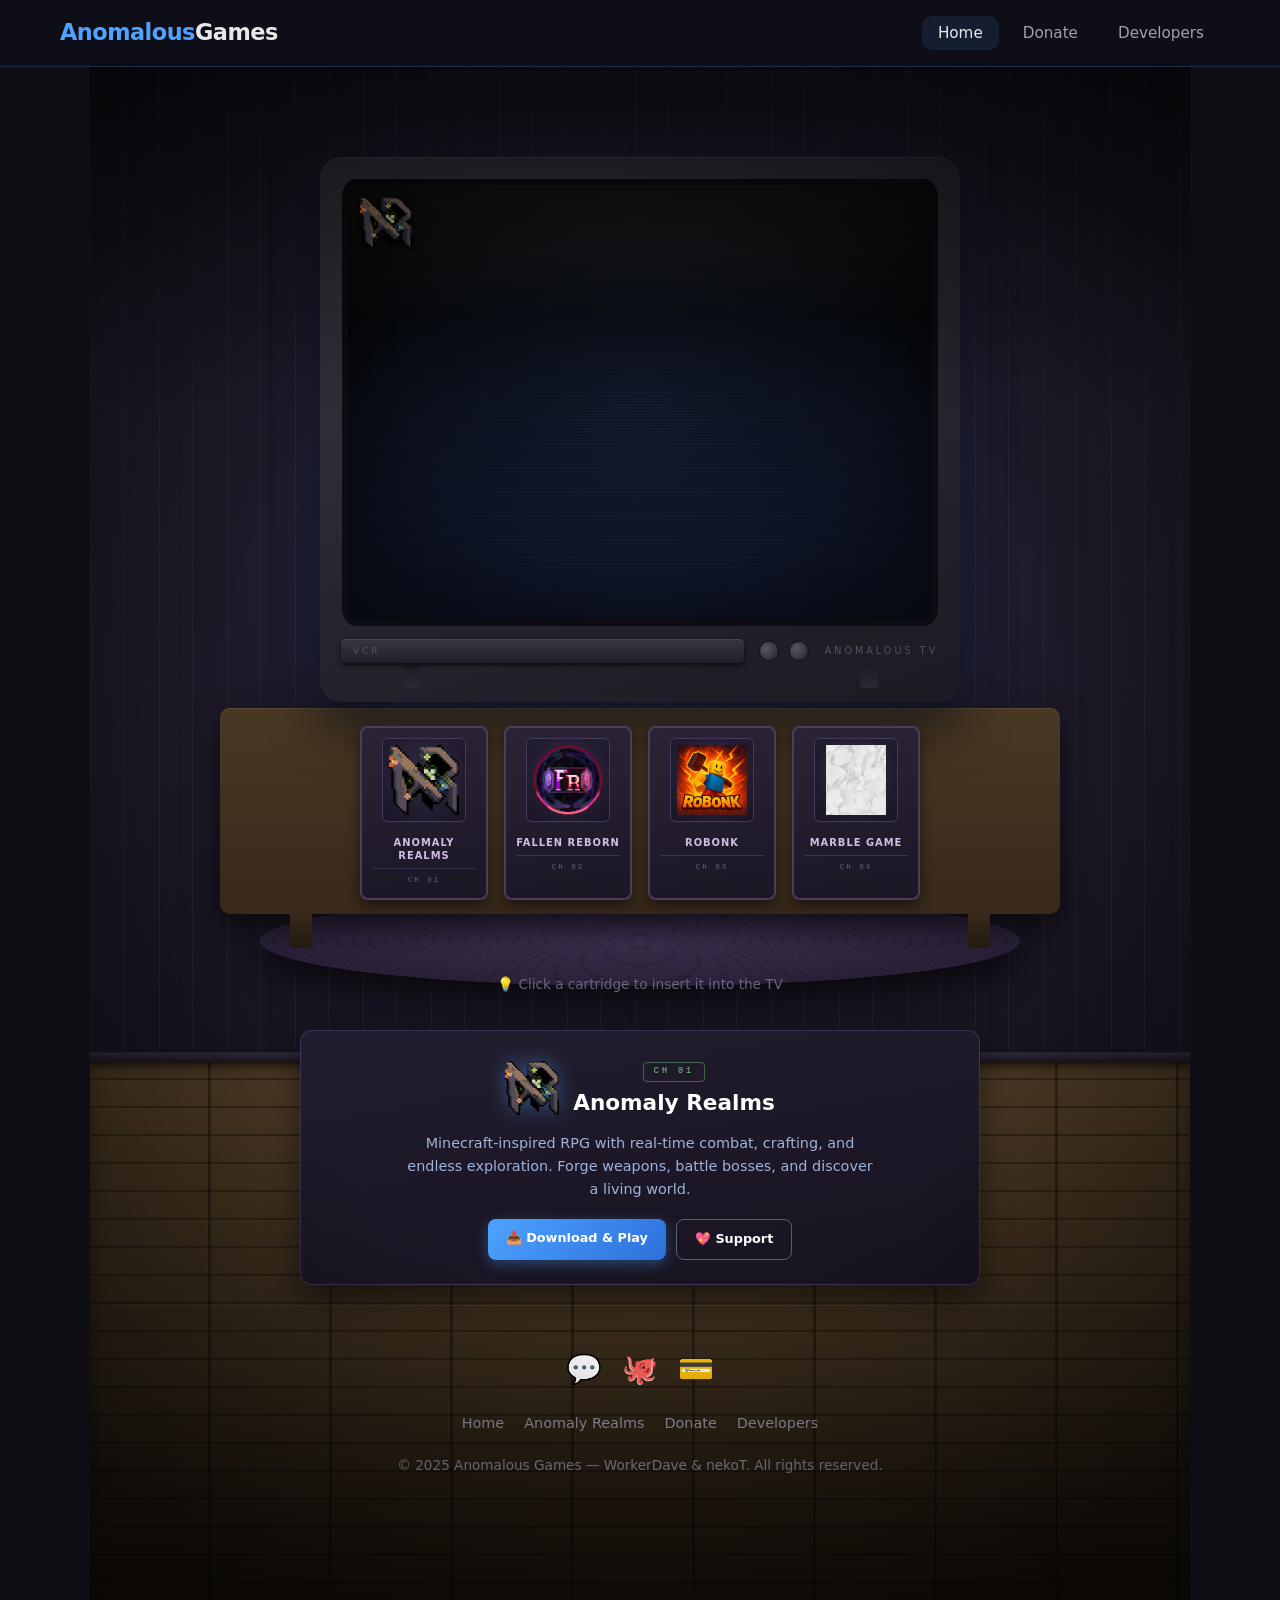
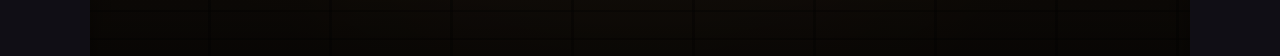
==== index.html @ 65f7167e "Open door reveals tall dark mouth; mini cartridge visibly travels through it" ====
﻿<!DOCTYPE html>
<html lang="en">
<head>
  <meta charset="UTF-8">
  <meta name="viewport" content="width=device-width, initial-scale=1">
  <title>Anomalous Games — The Room</title>
  <link rel="stylesheet" href="styles.css">
  <link rel="stylesheet" href="room.css">
</head>
<body class="room-body">

  <!-- Navigation -->
  <nav class="nav">
    <div class="nav-container">
      <a href="index.html" class="nav-logo">Anomalous<span>Games</span></a>
      <button class="nav-toggle" onclick="toggleMenu()" aria-label="Toggle menu">☰</button>
      <ul class="nav-links" id="navLinks">
        <li><a href="index.html" class="active">Home</a></li>
        <li><a href="support/donate.html">Donate</a></li>
        <li><a href="developers.html">Developers</a></li>
      </ul>
    </div>
  </nav>

  <!-- The Room -->
  <section class="room">
    <div class="floor-perspective"></div>
    <div class="baseboard"></div>

    <!-- TV setup -->
    <div class="tv-set">
      <div class="tv">
        <div class="tv-screen" id="tvScreen">
          <video class="screen-video" id="screenVideo" src="2025-07-04 23-46-37.mp4" autoplay muted loop playsinline></video>
          <img src="anomaly.png" alt="" class="screen-logo-overlay" id="screenLogo">
          <div class="screen-crt"></div>
          <div class="scanlines"></div>
        </div>
        <div class="tv-panel">
          <div class="tv-slot" id="tvSlot">
            <div class="slot-mouth"></div>
            <div class="slot-feed"><div class="feed-card" id="feedCard"></div></div>
            <div class="slot-door"></div>
            <span>VCR</span>
          </div>
          <div class="tv-knobs"><span></span><span></span></div>
          <div class="tv-brand">ANOMALOUS&nbsp;TV</div>
        </div>
        <div class="tv-legs"><span></span><span></span></div>
      </div>
      <!-- tv table with cartridges -->
      <div class="tv-table">
        <div class="table-top">
          <div class="cartridge" data-game="anomaly" onclick="insertCartridge(this)" tabindex="0">
            <img src="anomaly.png" alt="Anomaly Realms" class="cart-art">
            <div class="cart-label">ANOMALY REALMS</div>
            <div class="cart-ch">CH 01</div>
          </div>
          <div class="cartridge" data-game="fallen" onclick="insertCartridge(this)" tabindex="0">
            <img src="fallen.png" alt="Fallen Reborn" class="cart-art">
            <div class="cart-label">FALLEN REBORN</div>
            <div class="cart-ch">CH 02</div>
          </div>
          <div class="cartridge" data-game="robonk" onclick="insertCartridge(this)" tabindex="0">
            <img src="robonk.png" alt="Robonk" class="cart-art">
            <div class="cart-label">ROBONK</div>
            <div class="cart-ch">CH 03</div>
          </div>
          <div class="cartridge" data-game="marble" onclick="insertCartridge(this)" tabindex="0">
            <img src="marble.png" alt="Marble Game" class="cart-art">
            <div class="cart-label">MARBLE GAME</div>
            <div class="cart-ch">CH 04</div>
          </div>
        </div>
        <div class="table-legs"><span></span><span></span></div>
      </div>
    </div>

    <p class="room-hint">💡 Click a cartridge to insert it into the TV</p>

    <!-- Game info panel (below the table) -->
    <div class="info-panel" id="infoPanel">
      <div class="info-head">
        <img src="anomaly.png" alt="" class="info-logo" id="infoLogo">
        <div>
          <div class="info-ch" id="infoCh">CH 01</div>
          <h3 class="info-title" id="infoTitle">Anomaly Realms</h3>
        </div>
      </div>
      <p class="info-desc" id="infoDesc">Minecraft-inspired RPG with real-time combat, crafting, and endless exploration. Forge weapons, battle bosses, and discover a living world.</p>
      <div class="screen-links" id="infoLinks">
        <a href="support/anomaly.html" class="screen-btn">📥 Download &amp; Play</a>
        <a href="support/anomaly.html" class="screen-btn alt">💖 Support</a>
      </div>
    </div>

  <!-- Footer -->
  <footer class="footer">
    <div class="footer-social">
      <a href="https://discord.gg/your-discord-link" title="Discord">💬</a>
      <a href="https://github.com/WorkerDave" title="GitHub">🐙</a>
      <a href="https://paypal.me/WorkerDave" title="PayPal">💳</a>
    </div>
    <div class="footer-links">
      <a href="index.html">Home</a>
      <a href="support/anomaly.html">Anomaly Realms</a>
      <a href="support/donate.html">Donate</a>
      <a href="developers.html">Developers</a>
    </div>
    <p>&copy; 2025 Anomalous Games — WorkerDave &amp; nekoT. All rights reserved.</p>
  </footer>

  <script>
    const CHANNELS = {
      anomaly: {
        ch: "CH 01", title: "Anomaly Realms", art: "anomaly.png",
        video: "2025-07-04 23-46-37.mp4",
        desc: "Minecraft-inspired RPG with real-time combat, crafting, and endless exploration. Forge weapons, battle bosses, and discover a living world.",
        links: [
          { href: "support/anomaly.html", label: "📥 Download & Play", cls: "" },
          { href: "support/anomaly.html", label: "💖 Support", cls: "alt" }
        ]
      },
      fallen: {
        ch: "CH 02", title: "Fallen Reborn", art: "fallen.png",
        video: "2025-07-03 12-27-45.mp4",
        desc: "A dark fantasy world where fallen heroes rise again. Immersive storytelling meets strategic gameplay in this epic adventure.",
        links: [{ href: "support/fallen.html", label: "🔔 Get Notified", cls: "" }]
      },
      robonk: {
        ch: "CH 03", title: "Robonk", art: "robonk.png",
        video: "",
        desc: "Chaotic multiplayer mayhem with robots. WIP — stay tuned for playtests and updates.",
        links: [{ href: "support/robonk.html", label: "🔔 Get Notified", cls: "" }]
      },
      marble: {
        ch: "CH 04", title: "Marble Game", art: "marble.png",
        video: "",
        desc: "Precision platforming meets beautiful marble physics. Navigate marble runs and collect gems in this relaxing yet challenging experience.",
        links: [{ href: "support/marble.html", label: "🔔 Get Notified", cls: "" }]
      }
    };

    let currentGame = "anomaly";

    function tuneTo(game, key) {
      currentGame = key;
      const screen = document.getElementById('tvScreen');
      screen.classList.add('changing');

      const video = document.getElementById('screenVideo');
      if (game.video) {
        video.style.display = '';
        video.src = encodeURI(game.video);
        video.load();
        video.play().catch(() => {});
      } else {
        video.style.display = 'none';
      }
      document.getElementById('screenLogo').src = game.art;

      document.getElementById('infoLogo').src = game.art;
      document.getElementById('infoCh').textContent = game.ch;
      document.getElementById('infoTitle').textContent = game.title;
      document.getElementById('infoDesc').textContent = game.desc;
      document.getElementById('infoLinks').innerHTML =
        game.links.map(l => '<a href="' + l.href + '" class="screen-btn ' + l.cls + '">' + l.label + '</a>').join('');

      const panel = document.getElementById('infoPanel');
      panel.classList.remove('pop');
      void panel.offsetWidth;
      panel.classList.add('pop');

      setTimeout(() => screen.classList.remove('changing'), 250);
    }

    function insertCartridge(cart) {
      if (cart.classList.contains('inserting') || cart.classList.contains('inserted')) return;
      document.querySelectorAll('.cartridge.inserted').forEach(c => c.classList.remove('inserted'));
      cart.classList.add('inserting');

      // clone the cartridge and fly it into the actual VCR slot
      const slot = document.getElementById('tvSlot');
      const cRect = cart.getBoundingClientRect();
      const sRect = slot.getBoundingClientRect();
      const ghost = cart.cloneNode(true);
      ghost.className = 'cartridge cart-ghost';
      ghost.style.left = cRect.left + 'px';
      ghost.style.top = cRect.top + 'px';
      ghost.style.width = cRect.width + 'px';
      document.body.appendChild(ghost);

      // physics-y multi-phase animation: lift -> arc -> tilt & slide into slot
      void ghost.offsetWidth;
      const dx = (sRect.left + sRect.width / 2) - (cRect.left + cRect.width / 2);
      const dy = (sRect.top + sRect.height / 2) - (cRect.top + cRect.height / 2);
      const fit = Math.min((sRect.width * 0.95) / cRect.width, 1.6);
      const anim = ghost.animate([
        // 1. get picked up off the table, growing
        { transform: 'translate(0,0) rotate(0deg) scale(1)', opacity: 1, offset: 0, easing: 'cubic-bezier(.2,.8,.3,1)' },
        // 2. arc up and toward the TV, oversized
        { transform: `translate(${dx * 0.3}px, ${dy * 0.75 - 70}px) rotate(-9deg) scale(${fit * 0.85})`, opacity: 1, offset: 0.4, easing: 'cubic-bezier(.4,0,.8,.4)' },
        // 3. gravity drop toward the slot, beginning to tilt flat
        { transform: `translate(${dx * 0.92}px, ${dy * 0.95}px) rotate(4deg) perspective(700px) rotateX(45deg) scale(${fit})`, opacity: 1, offset: 0.72, easing: 'cubic-bezier(.5,0,.9,.5)' },
        // 4. tilt fully flat and feed into the slot
        { transform: `translate(${dx}px, ${dy}px) perspective(700px) rotateX(72deg) scale(${fit})`, opacity: 0.9, offset: 0.9, easing: 'ease-in' },
        // 5. slide the last bit inside and vanish
        { transform: `translate(${dx + 14}px, ${dy}px) perspective(700px) rotateX(80deg) scale(${fit})`, opacity: 0, offset: 1 }
      ], { duration: 1000, fill: 'forwards' });

      // TV shakes a little on impact
      setTimeout(() => {
        document.querySelector('.tv').animate([
          { transform: 'translate(0,0) rotate(0deg)' },
          { transform: 'translate(1px,2px) rotate(0.3deg)' },
          { transform: 'translate(-2px,1px) rotate(-0.3deg)' },
          { transform: 'translate(1px,0) rotate(0.15deg)' },
          { transform: 'translate(0,0) rotate(0deg)' }
        ], { duration: 220 });
      }, 880);

      // PHASE 2 — handoff: door flips open, card feeds through the slot DVD-style
      setTimeout(() => {
        ghost.remove();
        slot.classList.add('open');

        const feed = document.getElementById('feedCard');
        feed.innerHTML = '<img src="' + CHANNELS[cart.dataset.game].art + '" alt="">';
        feed.style.borderColor = getComputedStyle(cart).borderTopColor;
        feed.animate([
          // emerges already partway into the slot mouth, slides across, gets swallowed
          { transform: 'translateX(-140%) rotate(-2deg) scale(0.95)', opacity: 1, offset: 0, easing: 'ease-in' },
          { transform: 'translateX(-30%) rotate(1deg) scale(0.8)', opacity: 1, offset: 0.45 },
          { transform: 'translateX(55%) rotate(0deg) scale(0.55)', opacity: 0.85, offset: 0.75 },
          { transform: 'translateX(110%) rotate(0deg) scale(0.3)', opacity: 0, offset: 1 }
        ], { duration: 650, fill: 'forwards' });

        // TV shudders as the card is pulled in
        document.querySelector('.tv').animate([
          { transform: 'translate(0,0) rotate(0deg)' },
          { transform: 'translate(1px,2px) rotate(0.3deg)' },
          { transform: 'translate(-2px,1px) rotate(-0.3deg)' },
          { transform: 'translate(1px,0) rotate(0.15deg)' },
          { transform: 'translate(0,0) rotate(0deg)' }
        ], { duration: 220, delay: 200 });
      }, 900);

      // PHASE 3 — door closes, channel changes
      setTimeout(() => {
        slot.classList.remove('open');
        slot.classList.add('loading');
        setTimeout(() => slot.classList.remove('loading'), 600);

        cart.classList.remove('inserting');
        cart.classList.add('inserted');

        tuneTo(CHANNELS[cart.dataset.game], cart.dataset.game);
      }, 1550);
    }

    function toggleMenu() {
      document.getElementById('navLinks').classList.toggle('open');
    }
  </script>

  <div class="room-vignette"></div>
  </section>
</body>
</html>
---- styles.css ----
/* ===== RESET & BASE ===== */
*, *::before, *::after {
  box-sizing: border-box;
  margin: 0;
  padding: 0;
}

:root {
  --bg-primary: #0f0f1a;
  --bg-secondary: #1a1a2e;
  --bg-card: #16213e;
  --bg-card-hover: #1a2745;
  --text-primary: #e8e8e8;
  --text-secondary: #a0a0b0;
  --accent-blue: #4da3ff;
  --accent-blue-deep: #3a8fd4;
  --accent-soft: rgba(77, 163, 255, 0.1);
  --accent-purple: #764ba2;
  --accent-pink: #f093fb;
  --accent-green: #00ff88;
  --accent-yellow: #FFFF00;
  --accent-cyan: #00f2fe;
  --accent-red: #f5576c;
  --border-color: rgba(77, 163, 255, 0.2);
  --shadow: 0 8px 32px rgba(0, 0, 0, 0.4);
  --shadow-hover: 0 12px 40px rgba(77, 163, 255, 0.25);
  --radius: 16px;
  --radius-sm: 10px;
}

html { scroll-behavior: smooth; }

body {
  font-family: 'Segoe UI', system-ui, -apple-system, sans-serif;
  background: var(--bg-primary);
  background-image:
    radial-gradient(ellipse at 20% 50%, rgba(77, 163, 255, 0.08) 0%, transparent 50%),
    radial-gradient(ellipse at 80% 20%, rgba(118, 75, 162, 0.08) 0%, transparent 50%),
    radial-gradient(ellipse at 50% 80%, rgba(0, 255, 136, 0.05) 0%, transparent 50%);
  color: var(--text-primary);
  line-height: 1.6;
  min-height: 100vh;
}

/* ===== NAVIGATION ===== */
.nav {
  position: sticky;
  top: 0;
  z-index: 100;
  background: rgba(15, 15, 26, 0.9);
  backdrop-filter: blur(12px);
  border-bottom: 1px solid var(--border-color);
  padding: 15px 0;
}

.nav-container {
  max-width: 1200px;
  margin: 0 auto;
  padding: 0 20px;
  display: flex;
  justify-content: space-between;
  align-items: center;
}

.nav-logo {
  font-size: 1.4em;
  font-weight: 700;
  color: var(--accent-blue);
  text-decoration: none;
  letter-spacing: -0.5px;
}

.nav-logo span { color: var(--text-primary); }

.nav-links {
  display: flex;
  list-style: none;
  gap: 8px;
  align-items: center;
}

.nav-links a {
  color: var(--text-secondary);
  text-decoration: none;
  padding: 8px 16px;
  border-radius: var(--radius-sm);
  font-weight: 500;
  font-size: 0.95em;
  transition: all 0.2s ease;
}

.nav-links a:hover,
.nav-links a.active {
  color: var(--text-primary);
  background: var(--accent-soft);
}

.nav-toggle {
  display: none;
  background: none;
  border: none;
  color: var(--text-primary);
  font-size: 1.5em;
  cursor: pointer;
  padding: 5px;
}

@media (max-width: 768px) {
  .nav-toggle { display: block; }
  .nav-links {
    display: none;
    flex-direction: column;
    position: absolute;
    top: 100%;
    left: 0;
    right: 0;
    background: var(--bg-secondary);
    padding: 10px 0;
    border-bottom: 1px solid var(--border-color);
    box-shadow: var(--shadow);
  }
  .nav-links.open { display: flex; }
  .nav-links li { width: 100%; }
  .nav-links a {
    display: block;
    padding: 12px 20px;
    width: 100%;
  }
}

/* ===== HERO SECTION ===== */
.hero {
  text-align: center;
  padding: 80px 20px 60px;
  max-width: 800px;
  margin: 0 auto;
}

.hero-badge {
  display: inline-block;
  background: linear-gradient(135deg, rgba(77, 163, 255, 0.2), rgba(0, 255, 136, 0.2));
  border: 1px solid rgba(77, 163, 255, 0.3);
  padding: 6px 16px;
  border-radius: 20px;
  font-size: 0.85em;
  color: var(--accent-blue);
  margin-bottom: 20px;
  letter-spacing: 0.5px;
}

.hero h1 {
  font-size: 3.5em;
  font-weight: 800;
  margin-bottom: 16px;
  line-height: 1.1;
  color: var(--text-primary);
}

/* Gradient only applies to text inside .grad — keeps emojis uncolored */
.grad {
  background: linear-gradient(135deg, var(--accent-blue), var(--accent-green));
  -webkit-background-clip: text;
  -webkit-text-fill-color: transparent;
  background-clip: text;
}

.hero p {
  font-size: 1.25em;
  color: var(--text-secondary);
  max-width: 600px;
  margin: 0 auto 30px;
}

.hero-buttons {
  display: flex;
  gap: 15px;
  justify-content: center;
  flex-wrap: wrap;
}

.btn {
  display: inline-flex;
  align-items: center;
  gap: 8px;
  padding: 14px 28px;
  border-radius: 50px;
  font-weight: 600;
  font-size: 1em;
  text-decoration: none;
  transition: all 0.3s ease;
  cursor: pointer;
  border: none;
}

.btn-primary {
  background: linear-gradient(135deg, var(--accent-blue), var(--accent-blue-deep));
  color: white;
  box-shadow: 0 4px 20px rgba(77, 163, 255, 0.4);
}

.btn-primary:hover {
  transform: translateY(-2px);
  box-shadow: 0 6px 25px rgba(77, 163, 255, 0.5);
}

.btn-secondary {
  background: rgba(255, 255, 255, 0.1);
  color: var(--text-primary);
  border: 1px solid var(--border-color);
  backdrop-filter: blur(4px);
}

.btn-secondary:hover {
  background: rgba(255, 255, 255, 0.15);
  border-color: rgba(77, 163, 255, 0.4);
}

/* ===== GAMES SECTION ===== */


.games-section {
  max-width: 1200px;
  margin: 0 auto;
  padding: 40px 20px 80px;
}

.section-header {
  text-align: center;
  margin-bottom: 50px;
}

.section-header h2 {
  font-size: 2.2em;
  font-weight: 700;
  margin-bottom: 12px;
  color: var(--text-primary);
}

.section-header p {
  color: var(--text-secondary);
  font-size: 1.1em;
}

.games-grid {
  display: grid;
  grid-template-columns: repeat(auto-fit, minmax(280px, 1fr));
  gap: 30px;
}

.game-card {
  background: var(--bg-card);
  border-radius: var(--radius);
  overflow: hidden;
  border: 1px solid var(--border-color);
  transition: all 0.3s ease;
  box-shadow: var(--shadow);
}

.game-card:hover {
  transform: translateY(-10px);
  box-shadow: var(--shadow-hover);
}

.game-card.anomaly {
  border-color: rgba(0, 255, 136, 0.3);
  background: linear-gradient(135deg, rgba(0, 255, 136, 0.1), rgba(77, 163, 255, 0.1));
}

.game-card.fallen {
  border-color: rgba(118, 75, 162, 0.3);
  background: linear-gradient(135deg, rgba(118, 75, 162, 0.1), rgba(240, 147, 251, 0.1));
}

.game-card.robonk {
  border-color: rgba(255, 255, 0, 0.3);
  background: linear-gradient(135deg, rgba(255, 255, 0, 0.1), rgba(245, 87, 108, 0.1));
}

.game-card.marble {
  border-color: rgba(79, 172, 254, 0.3);
  background: linear-gradient(135deg, rgba(79, 172, 254, 0.1), rgba(0, 242, 254, 0.1));
}

.card-content {
  padding: 30px;
  text-align: center;
}

.card-logo {
  display: block;
  width: 100%;
  max-width: 200px;
  height: auto;
  margin: 0 auto 20px;
  object-fit: contain;
}

.card-title {
  font-size: 1.6em;
  font-weight: 700;
  margin-bottom: 12px;
  color: var(--text-primary);
}

.card-description {
  color: var(--text-secondary);
  font-size: 0.95em;
  line-height: 1.5;
  margin-bottom: 20px;
}

.card-status {
  display: inline-flex;
  align-items: center;
  gap: 6px;
  padding: 4px 12px;
  border-radius: 20px;
  font-size: 0.8em;
  font-weight: 600;
  margin-bottom: 20px;
}

.status-available {
  background: rgba(0, 255, 136, 0.15);
  color: var(--accent-green);
  border: 1px solid rgba(0, 255, 136, 0.3);
}

.status-coming {
  background: rgba(255, 255, 255, 0.1);
  color: var(--text-secondary);
  border: 1px solid rgba(255, 255, 255, 0.2);
}

.card-actions {
  display: flex;
  flex-direction: column;
  gap: 10px;
}

/* ===== DEVELOPERS SECTION ===== */
.dev-grid {
  display: grid;
  grid-template-columns: repeat(auto-fit, minmax(280px, 1fr));
  gap: 30px;
  max-width: 800px;
  margin: 0 auto;
}

.dev-card {
  background: var(--bg-card);
  border: 1px solid var(--border-color);
  border-radius: var(--radius);
  padding: 30px;
  text-align: center;
  transition: all 0.3s ease;
  box-shadow: var(--shadow);
}

.dev-card:hover {
  transform: translateY(-5px);
  box-shadow: var(--shadow-hover);
  border-color: rgba(77, 163, 255, 0.4);
}

.dev-avatar {
  width: 80px;
  height: 80px;
  border-radius: 50%;
  display: flex;
  align-items: center;
  justify-content: center;
  margin: 0 auto 16px;
  font-size: 2em;
  font-weight: 800;
  color: white;
}

.dev-card.workerdave .dev-avatar {
  background: linear-gradient(135deg, var(--accent-blue), var(--accent-green));
}

.dev-card.nekot .dev-avatar {
  background: linear-gradient(135deg, var(--accent-purple), var(--accent-pink));
}

.dev-name {
  font-size: 1.4em;
  font-weight: 700;
  margin-bottom: 4px;
  color: var(--text-primary);
}

.dev-role {
  color: var(--accent-blue);
  font-size: 0.9em;
  font-weight: 600;
  margin-bottom: 12px;
}

.dev-bio {
  color: var(--text-secondary);
  font-size: 0.95em;
}

.card-btn {
  display: inline-flex;
  align-items: center;
  justify-content: center;
  gap: 8px;
  padding: 12px 20px;
  border-radius: 50px;
  font-weight: 600;
  font-size: 0.9em;
  text-decoration: none;
  transition: all 0.2s ease;
  border: none;
  cursor: pointer;
  text-align: center;
}

.card-btn.primary {
  background: linear-gradient(135deg, var(--accent-blue), var(--accent-blue-deep));
  color: white;
}

.card-btn.primary:hover {
  opacity: 0.9;
  transform: scale(1.02);
}

.card-btn.outline {
  background: transparent;
  color: var(--text-secondary);
  border: 1px solid var(--border-color);
}

.card-btn.outline:hover {
  color: var(--text-primary);
  border-color: rgba(77, 163, 255, 0.4);
}

.card-btn.small {
  padding: 8px 16px;
  font-size: 0.85em;
}

/* ===== FEATURES SECTION ===== */


.features {
  background: var(--bg-secondary);
  padding: 80px 20px;
  border-top: 1px solid var(--border-color);
  border-bottom: 1px solid var(--border-color);
}

.features-container {
  max-width: 1200px;
  margin: 0 auto;
  display: grid;
  grid-template-columns: repeat(auto-fit, minmax(250px, 1fr));
  gap: 40px;
}

.feature {
  text-align: center;
  padding: 20px;
}

.feature-icon {
  font-size: 3em;
  margin-bottom: 20px;
  display: inline-block;
}

.feature h3 {
  font-size: 1.3em;
  font-weight: 700;
  margin-bottom: 10px;
  color: var(--text-primary);
}

.feature p {
  color: var(--text-secondary);
  font-size: 0.95em;
}

/* ===== CTA SECTION ===== */
.cta {
  text-align: center;
  padding: 80px 20px;
  background: linear-gradient(135deg, rgba(77, 163, 255, 0.1), rgba(0, 255, 136, 0.05));
  border-top: 1px solid var(--border-color);
  border-bottom: 1px solid var(--border-color);
}

.cta h2 {
  font-size: 2.5em;
  font-weight: 700;
  margin-bottom: 15px;
  color: var(--text-primary);
}

.cta p {
  font-size: 1.2em;
  color: var(--text-secondary);
  max-width: 600px;
  margin: 0 auto 30px;
}

/* ===== FOOTER ===== */
.footer {
  text-align: center;
  padding: 40px 20px;
  background: var(--bg-secondary);
  border-top: 1px solid var(--border-color);
}

.footer-social {
  display: flex;
  justify-content: center;
  gap: 20px;
  margin-bottom: 20px;
}

.footer-social a {
  font-size: 1.8em;
  color: var(--text-secondary);
  text-decoration: none;
  transition: color 0.2s ease;
}

.footer-social a:hover { color: var(--accent-blue); }

.footer-links {
  display: flex;
  justify-content: center;
  gap: 20px;
  flex-wrap: wrap;
  margin-bottom: 20px;
}

.footer-links a {
  color: var(--text-secondary);
  text-decoration: none;
  font-size: 0.9em;
  transition: color 0.2s ease;
}

.footer-links a:hover { color: var(--text-primary); }

.footer p {
  color: var(--text-secondary);
  font-size: 0.85em;
}

/* ===== SUPPORT PAGE ===== */
.support-page {
  max-width: 800px;
  margin: 0 auto;
  padding: 60px 20px 80px;
}

.support-header {
  text-align: center;
  margin-bottom: 40px;
}

.support-header .card-logo {
  width: 150px;
  max-width: 150px;
  margin-bottom: 20px;
}

.support-header h1 {
  font-size: 2.5em;
  font-weight: 700;
  margin-bottom: 12px;
  color: var(--text-primary);
}

.support-header p {
  color: var(--text-secondary);
  font-size: 1.1em;
  max-width: 500px;
  margin: 0 auto;
}

.support-section-title {
  font-size: 1.5em;
  font-weight: 700;
  margin-bottom: 20px;
  color: var(--text-primary);
  text-align: center;
}

.support-secondary {
  display: flex;
  gap: 15px;
  justify-content: center;
  flex-wrap: wrap;
  margin-bottom: 30px;
}

.support-secondary a {
  display: inline-flex;
  align-items: center;
  gap: 8px;
  padding: 12px 22px;
  border-radius: 50px;
  background: var(--bg-card);
  color: var(--text-primary);
  text-decoration: none;
  font-weight: 600;
  font-size: 0.95em;
  border: 1px solid var(--border-color);
  transition: all 0.2s ease;
}

.support-secondary a:hover {
  border-color: rgba(77, 163, 255, 0.5);
  background: var(--bg-card-hover);
  transform: translateY(-2px);
}

.support-secondary a.primary {
  background: linear-gradient(135deg, var(--accent-blue), var(--accent-blue-deep));
  color: white;
  border-color: transparent;
}

.support-divider {
  height: 1px;
  background: var(--border-color);
  margin: 40px 0;
}

.tier-card {
  background: var(--bg-card);
  border: 1px solid var(--border-color);
  border-radius: var(--radius);
  padding: 25px;
  margin-bottom: 20px;
  box-shadow: var(--shadow);
  text-align: center;
}

.tier-name {
  font-size: 1.4em;
  font-weight: 700;
  margin-bottom: 5px;
  color: var(--text-primary);
}

.tier-price {
  font-size: 1.1em;
  color: var(--accent-blue);
  font-weight: 600;
  margin-bottom: 15px;
}

.tier-perks {
  margin-bottom: 20px;
}

.tier-perks ul {
  list-style: none;
  display: inline-flex;
  flex-direction: column;
  gap: 8px;
  text-align: left;
}

.tier-perks li {
  padding-left: 20px;
  position: relative;
  color: var(--text-secondary);
  font-size: 0.95em;
}

.tier-perks li::before {
  content: "✓";
  position: absolute;
  left: 0;
  color: var(--accent-green);
  font-weight: 700;
}

.tier-btn {
  display: inline-flex;
  align-items: center;
  justify-content: center;
  gap: 8px;
  padding: 12px 24px;
  border-radius: 50px;
  font-weight: 600;
  font-size: 0.9em;
  text-decoration: none;
  transition: all 0.2s ease;
  border: none;
  cursor: pointer;
}

.tier-btn.paypal {
  background: linear-gradient(135deg, #0070ba, #005ea6);
  color: white;
}

.tier-btn.paypal:hover {
  opacity: 0.9;
  transform: translateY(-2px);
}

.tier-card > p {
  color: var(--text-secondary);
  margin-bottom: 20px;
}

/* ===== PER-PAGE THEMES (match each game's card colors) ===== */
body.theme-fallen {
  --accent-blue: #c47bff;
  --accent-blue-deep: #a05fd4;
  --accent-green: #f093fb;
  --accent-soft: rgba(118, 75, 162, 0.15);
  --border-color: rgba(196, 123, 255, 0.25);
}

body.theme-robonk {
  --accent-blue: #ffdf40;
  --accent-blue-deep: #e6a817;
  --accent-green: #f5576c;
  --accent-soft: rgba(255, 223, 64, 0.12);
  --border-color: rgba(255, 223, 64, 0.25);
}

body.theme-marble {
  --accent-blue: #4facfe;
  --accent-blue-deep: #2f8fe0;
  --accent-green: #00f2fe;
  --accent-soft: rgba(79, 172, 254, 0.12);
  --border-color: rgba(79, 172, 254, 0.25);
}
---- room.css ----
/* ===== THE ROOM — retro TV hub (retro-room branch) ===== */

.room-body {
  background: #100e15;
  min-height: 100vh;
}

.room {
  position: relative;
  max-width: 1100px;
  margin: 0 auto;
  padding: 80px 20px 130px;
  min-height: calc(100vh - 62px);
  overflow: hidden;
}

/* --- the wall (upper 62%) --- */
.room::before {
  content: "";
  position: absolute;
  inset: 0 0 38% 0;
  background:
    /* dim TV light spill */
    radial-gradient(ellipse 55% 45% at 50% 55%, rgba(90, 150, 255, 0.13), transparent 70%),
    /* wallpaper vertical stripes */
    repeating-linear-gradient(90deg,
      rgba(255, 255, 255, 0.022) 0 2px, transparent 2px 34px),
    repeating-linear-gradient(90deg,
      rgba(0, 0, 0, 0.16) 0 1px, transparent 1px 90px),
    /* wallpaper base */
    linear-gradient(180deg, #221d2e 0%, #1c1826 70%, #171320 100%);
  z-index: 0;
}

/* --- the wooden floor (bottom 38%), planks converging in perspective --- */
.room::after {
  content: "";
  position: absolute;
  inset: 62% 0 0 0;
  background:
    /* plank seams converging toward center horizon */
    repeating-linear-gradient(90deg,
      transparent 0 118px, rgba(0, 0, 0, 0.35) 118px 121px),
    /* plank gaps horizontal */
    repeating-linear-gradient(180deg,
      transparent 0 26px, rgba(0, 0, 0, 0.30) 26px 28px),
    /* wood tone, darker near walls */
    linear-gradient(180deg, #4a3823 0%, #3a2c1c 40%, #241a10 100%);
  /* perspective: overlay converging darker edges */
  box-shadow: inset 0 14px 24px -8px rgba(0, 0, 0, 0.7);
  z-index: 0;
}

/* perspective floor seams: triangles fanning from horizon */
.floor-perspective {
  position: absolute;
  inset: 62% 0 0 0;
  background:
    linear-gradient(105deg, transparent 49.7%, rgba(0,0,0,0.35) 50%, transparent 50.3%),
    linear-gradient(75deg, transparent 49.7%, rgba(0,0,0,0.35) 50%, transparent 50.3%),
    linear-gradient(95deg, transparent 49.8%, rgba(0,0,0,0.28) 50%, transparent 50.2%),
    linear-gradient(85deg, transparent 49.8%, rgba(0,0,0,0.28) 50%, transparent 50.2%);
  z-index: 0;
  pointer-events: none;
}

/* baseboard line between wall and floor */
.baseboard {
  position: absolute;
  top: 62%;
  left: 0;
  right: 0;
  height: 10px;
  background: linear-gradient(180deg, #2e2837, #191521);
  border-top: 1px solid rgba(255, 255, 255, 0.06);
  box-shadow: 0 3px 6px rgba(0, 0, 0, 0.5);
  z-index: 1;
}

/* dim ambient vignette over everything (keeps the "dark room" feel) */
.room-vignette {
  position: absolute;
  inset: 0;
  background:
    linear-gradient(180deg, rgba(0, 0, 0, 0.55), transparent 22%),
    linear-gradient(0deg, rgba(0, 0, 0, 0.5), transparent 18%),
    radial-gradient(ellipse 70% 60% at 50% 45%, transparent 55%, rgba(0, 0, 0, 0.55) 100%);
  pointer-events: none;
  z-index: 6;
}

/* make sure room content sits above the backdrop layers */
.room > *:not(.room-vignette):not(.baseboard):not(.floor-perspective) {
  position: relative;
  z-index: 2;
}

/* rug under the TV setup */
.tv-set {
  position: relative;
}

.tv-set::before {
  content: "";
  position: absolute;
  bottom: -38px;
  left: 50%;
  transform: translateX(-50%);
  width: min(760px, 92vw);
  height: 90px;
  background:
    repeating-radial-gradient(ellipse at center,
      transparent 0 14px, rgba(0, 0, 0, 0.18) 14px 16px),
    radial-gradient(ellipse at center, #3d3050, #2a2138 70%);
  border-radius: 50%;
  box-shadow: 0 16px 30px rgba(0, 0, 0, 0.55);
  z-index: -1;
}

/* ---------- TV ---------- */
.tv-set {
  display: flex;
  flex-direction: column;
  align-items: center;
  margin-top: 10px;
}

.tv {
  position: relative;
  width: min(640px, 92vw);
  background: linear-gradient(160deg, #3d3a45, #26242e 60%, #1c1a23);
  border-radius: 22px;
  padding: 22px 22px 14px;
  box-shadow:
    0 0 60px rgba(77, 140, 255, 0.12),
    0 24px 50px rgba(0, 0, 0, 0.6),
    inset 0 1px 0 rgba(255, 255, 255, 0.08);
}

.tv-screen {
  position: relative;
  aspect-ratio: 4 / 3;
  border-radius: 14px / 18px;
  overflow: hidden;
  background: radial-gradient(ellipse at center, #101826, #05070c 80%);
  border: 6px solid #0d0c12;
  box-shadow: inset 0 0 40px rgba(0, 0, 0, 0.8);
  display: flex;
  align-items: center;
  justify-content: center;
  transition: box-shadow 0.4s;
}

.tv-screen::after {
  content: "";
  position: absolute;
  inset: 0;
  background: radial-gradient(ellipse at center, transparent 55%, rgba(0, 0, 0, 0.55) 100%);
  pointer-events: none;
}

.tv-screen.changing > *:not(.scanlines):not(.screen-crt) { animation: channelFlicker 0.25s steps(3); }
@keyframes channelFlicker {
  0% { opacity: 0; filter: brightness(3) blur(2px); }
  50% { opacity: 0.4; }
  100% { opacity: 1; filter: none; }
}

.scanlines {
  position: absolute;
  inset: 0;
  background: repeating-linear-gradient(0deg, rgba(0, 0, 0, 0.22) 0 1px, transparent 1px 3px);
  pointer-events: none;
  z-index: 2;
}

.screen-video {
  position: absolute;
  inset: 0;
  width: 100%;
  height: 100%;
  object-fit: cover;
  filter: saturate(0.8) contrast(1.15) brightness(0.92);
}

/* old-TV gradient grade over the gameplay */
.screen-crt {
  position: absolute;
  inset: 0;
  background:
    linear-gradient(180deg, rgba(255, 220, 160, 0.10), transparent 30%, rgba(40, 60, 120, 0.22) 85%),
    radial-gradient(ellipse at center, transparent 45%, rgba(10, 14, 20, 0.6) 100%);
  pointer-events: none;
}

/* game icon pinned top-left of the screen */
.screen-logo-overlay {
  position: absolute;
  top: 12px;
  left: 12px;
  height: 52px;
  max-width: 40%;
  object-fit: contain;
  z-index: 3;
  filter: drop-shadow(0 2px 6px rgba(0, 0, 0, 0.8));
}

.screen-links {
  display: flex;
  gap: 10px;
  justify-content: center;
  flex-wrap: wrap;
}

.screen-btn {
  display: inline-block;
  padding: 9px 18px;
  border-radius: 8px;
  font-size: 0.8em;
  font-weight: 700;
  text-decoration: none;
  color: #fff;
  background: linear-gradient(135deg, #4da3ff, #2c6fdb);
  box-shadow: 0 4px 14px rgba(77, 163, 255, 0.35);
  transition: transform 0.2s;
}

.screen-btn:hover { transform: translateY(-2px); }

.screen-btn.alt {
  background: transparent;
  border: 1px solid rgba(221, 229, 255, 0.35);
  box-shadow: none;
}

/* TV control panel */
.tv-panel {
  display: flex;
  align-items: center;
  gap: 16px;
  margin-top: 14px;
}

.tv-slot {
  flex: 1;
  height: 22px;
  background: linear-gradient(180deg, #0a0910, #16141d);
  border-radius: 5px;
  border: 1px solid #0a0910;
  box-shadow: inset 0 3px 6px rgba(0, 0, 0, 0.9);
  display: flex;
  align-items: center;
  padding: 0 10px;
  position: relative;
  perspective: 300px;
}

.tv-slot span {
  font-size: 0.55em;
  letter-spacing: 3px;
  color: #565064;
  z-index: 4;
}

/* dark recessed mouth revealed when the door opens */
.slot-mouth {
  position: absolute;
  left: 5px;
  right: 5px;
  top: -10px;
  bottom: -10px;
  background: linear-gradient(180deg, #05040a, #0c0a14);
  border-radius: 6px;
  box-shadow: inset 0 5px 12px #000, inset 0 -5px 12px #000, inset 0 0 0 1px #05040a;
  opacity: 0;
  transition: opacity 0.25s ease;
  z-index: 1;
  pointer-events: none;
}

.tv-slot.open .slot-mouth { opacity: 1; }

/* the inside of the mouth — card feeds through here, clipped to the opening */
.slot-feed {
  position: absolute;
  left: 8px;
  right: 8px;
  top: -9px;
  bottom: -9px;
  overflow: hidden;
  z-index: 2;
}

.feed-card {
  position: absolute;
  top: 50%;
  left: 0;
  width: 92px;
  height: 48px;
  margin-top: -24px;
  border-radius: 6px;
  background: linear-gradient(170deg, #2b2436, #1b1624);
  border: 2px solid #7a63a8;
  box-sizing: border-box;
  padding: 4px;
  display: flex;
  align-items: center;
  justify-content: center;
  opacity: 0;
  box-shadow: 0 4px 10px rgba(0, 0, 0, 0.6);
}

.feed-card img {
  width: 100%;
  height: 100%;
  object-fit: contain;
}

/* flip-down door that opens when a cartridge is inserted */
.slot-door {
  position: absolute;
  inset: -2px;
  background: linear-gradient(180deg, #3a3644, #211e2a);
  border-radius: 5px;
  box-shadow: 0 2px 5px rgba(0, 0, 0, 0.65), inset 0 1px 0 rgba(255, 255, 255, 0.07);
  transform-origin: top center;
  transition: transform 0.35s cubic-bezier(.4,0,.6,1);
  z-index: 3;
}

.tv-slot.open .slot-door {
  transform: rotateX(-78deg);
  box-shadow: 0 6px 8px rgba(0, 0, 0, 0.5);
}

.tv-knobs { display: flex; gap: 10px; }

.tv-knobs span {
  width: 20px;
  height: 20px;
  border-radius: 50%;
  background: radial-gradient(circle at 35% 35%, #5b5568, #232028);
  border: 1px solid #14121a;
}

.tv-brand {
  font-size: 0.6em;
  letter-spacing: 3px;
  color: #565064;
}

.tv-legs {
  display: flex;
  justify-content: space-between;
  padding: 0 60px;
}

.tv-legs span {
  width: 18px;
  height: 26px;
  background: linear-gradient(180deg, #1c1a23, #2b2833);
  border-radius: 0 0 4px 4px;
}
/* blend footer into the room (no boxy rectangle) */
.room-body .footer {
  background: transparent;
  border-top: 1px solid rgba(122, 99, 168, 0.18);
  margin-top: 20px;
  padding-bottom: 50px;
}

/* ---------- TV Table & Cartridges ---------- */
.tv-table {
  width: min(840px, 94vw);
  margin-top: 6px;
}

.table-top {
  display: flex;
  gap: 16px;
  justify-content: center;
  flex-wrap: wrap;
  background: linear-gradient(180deg, #4a3823, #38291a);
  border-radius: 10px;
  padding: 18px 18px 14px;
  box-shadow: 0 14px 30px rgba(0, 0, 0, 0.55), inset 0 1px 0 rgba(255, 255, 255, 0.08);
}

.table-legs {
  display: flex;
  justify-content: space-between;
  padding: 0 70px;
}

.table-legs span {
  width: 22px;
  height: 34px;
  background: linear-gradient(180deg, #38291a, #241a10);
  border-radius: 0 0 5px 5px;
}

/* Inscryption-style cartridge cards */
.cartridge {
  width: 128px;
  padding: 10px 10px 12px;
  background: linear-gradient(170deg, #2b2436, #1b1624);
  border: 2px solid #4a3d5e;
  border-radius: 8px;
  cursor: pointer;
  text-align: center;
  position: relative;
  transition: transform 0.25s, box-shadow 0.25s, border-color 0.25s;
  box-shadow: 0 6px 14px rgba(0, 0, 0, 0.5);
  outline: none;
}

.cartridge:hover, .cartridge:focus-visible {
  transform: translateY(-8px) scale(1.04);
  border-color: #7a63a8;
  box-shadow: 0 12px 24px rgba(0, 0, 0, 0.6), 0 0 20px rgba(122, 99, 168, 0.35);
}

.cart-art {
  width: 84px;
  height: 84px;
  object-fit: contain;
  border-radius: 6px;
  background: radial-gradient(circle at 50% 40%, #332a44, #191425);
  border: 1px solid #463a5c;
  padding: 6px;
}

.cart-label {
  margin-top: 8px;
  font-size: 0.62em;
  font-weight: 800;
  letter-spacing: 1px;
  color: #cdbfe8;
  line-height: 1.3;
}

.cart-ch {
  margin-top: 5px;
  font-family: monospace;
  font-size: 0.58em;
  letter-spacing: 2px;
  color: #6a5d85;
  border-top: 1px solid #3a3050;
  padding-top: 5px;
}

/* ghost clone that flies from table into the VCR slot */
.cartridge.inserting { opacity: 0.35; }

.cartridge.cart-ghost {
  position: fixed;
  z-index: 999;
  pointer-events: none;
  margin: 0;
  will-change: transform, opacity;
}

/* green blink on the slot as the cartridge "loads" */
.tv-slot.loading {
  box-shadow: inset 0 3px 6px rgba(0, 0, 0, 0.9), 0 0 12px rgba(127, 212, 138, 0.6);
  border-color: rgba(127, 212, 138, 0.6);
}

/* after inserting: dimmed, shows as "in the TV" */
.cartridge.inserted {
  opacity: 0.45;
  border-color: rgba(127, 212, 138, 0.55);
  transform: scale(0.96);
  cursor: default;
}

.cartridge.inserted::after {
  content: "▶ PLAYING";
  position: absolute;
  bottom: -9px;
  left: 50%;
  transform: translateX(-50%);
  background: #1f3a26;
  border: 1px solid rgba(127, 212, 138, 0.5);
  color: #7fd48a;
  font-size: 0.5em;
  letter-spacing: 1.5px;
  padding: 2px 8px;
  border-radius: 4px;
  white-space: nowrap;
}

/* ---------- Game info panel (below the table) ---------- */
.info-panel {
  max-width: 680px;
  margin: 34px auto 0;
  background: linear-gradient(170deg, #221d2e, #171320);
  border: 1px solid rgba(122, 99, 168, 0.35);
  border-radius: 12px;
  padding: 24px 28px;
  text-align: center;
  box-shadow: 0 14px 30px rgba(0, 0, 0, 0.5);
}

.info-panel.pop { animation: panelPop 0.35s ease; }

@keyframes panelPop {
  0% { opacity: 0; transform: translateY(14px); }
  100% { opacity: 1; transform: translateY(0); }
}

.info-head {
  display: flex;
  align-items: center;
  justify-content: center;
  gap: 14px;
  margin-bottom: 12px;
}

.info-logo {
  height: 54px;
  object-fit: contain;
  filter: drop-shadow(0 0 10px rgba(77, 163, 255, 0.4));
}

.info-ch {
  display: inline-block;
  font-size: 0.65em;
  letter-spacing: 3px;
  color: #7fd48a;
  border: 1px solid rgba(127, 212, 138, 0.4);
  border-radius: 4px;
  padding: 2px 10px;
  margin-bottom: 4px;
  font-family: monospace;
  text-align: left;
}

.info-title {
  font-size: 1.35em;
  color: #fff;
  text-align: left;
}

.info-desc {
  font-size: 0.9em;
  color: #9fb2d8;
  line-height: 1.6;
  max-width: 52ch;
  margin: 0 auto 18px;
}

.room-hint {
  text-align: center;
  color: #6a6480;
  font-size: 0.85em;
  margin-top: 26px;
}

/* ---------- Responsive ---------- */
@media (max-width: 700px) {
  .room { padding: 20px 12px 40px; }
  .screen-title { font-size: 1.15em; }
  .screen-desc { font-size: 0.75em; }
  .screen-logo { height: 46px; }
  .table-top { gap: 10px; padding: 14px 10px 12px; }
  .cartridge { width: calc(50% - 10px); }
}
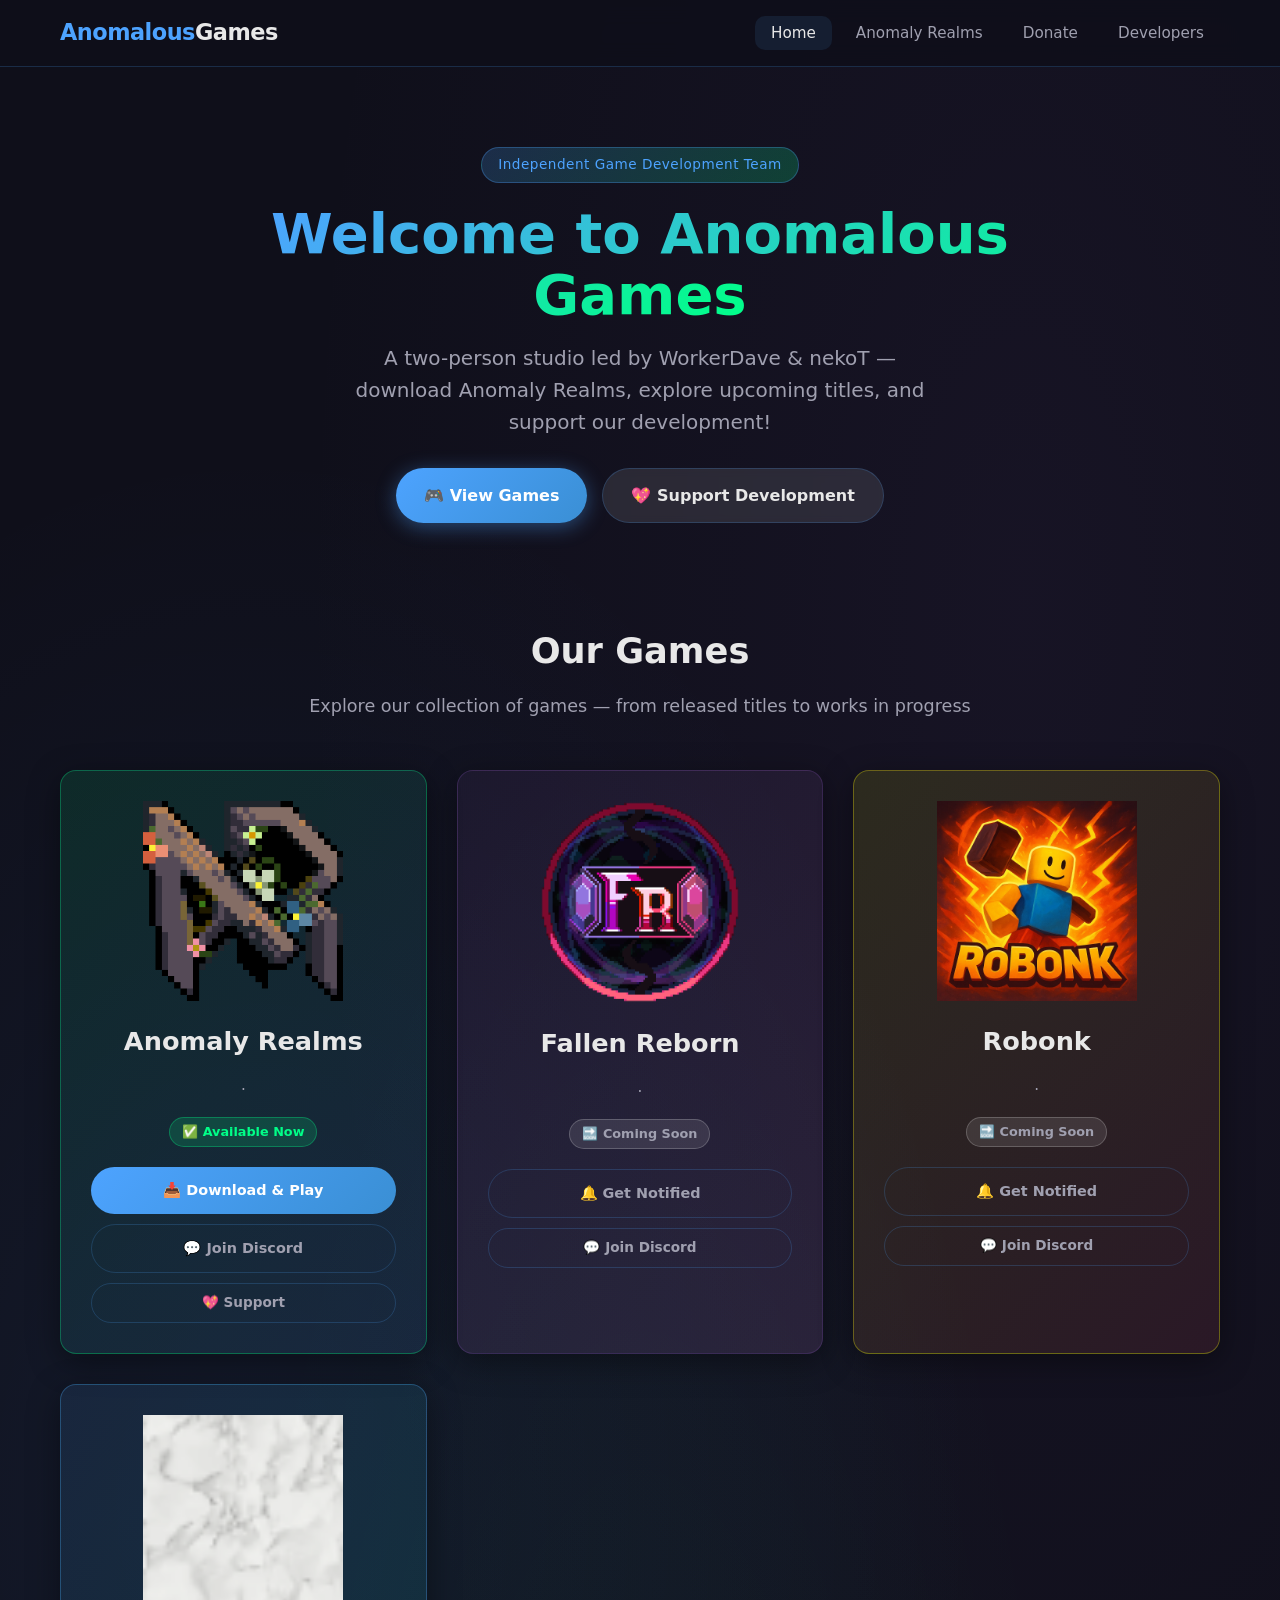
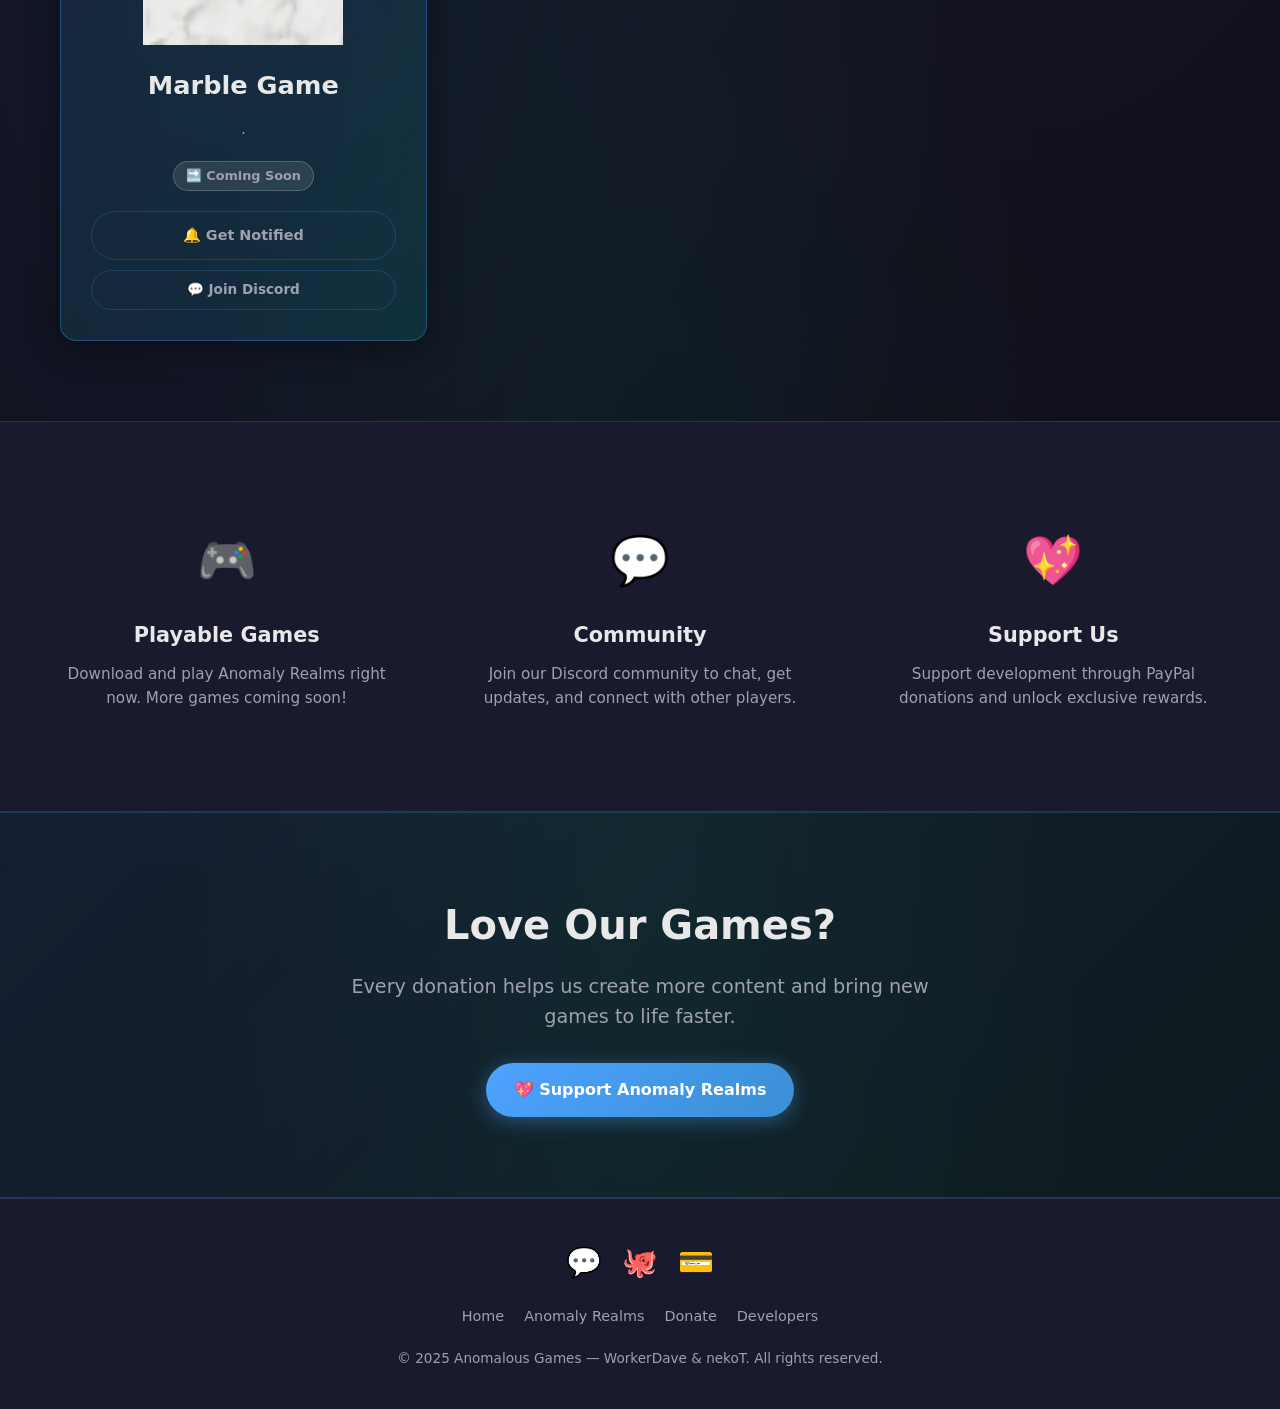
==== commit 166b19a1: "Update index.html" ====
--- a/index.html
+++ b/index.html
@@ -1,13 +1,12 @@
-﻿<!DOCTYPE html>
+<!DOCTYPE html>
 <html lang="en">
 <head>
   <meta charset="UTF-8">
   <meta name="viewport" content="width=device-width, initial-scale=1">
-  <title>Anomalous Games — The Room</title>
+  <title>Anomalous Games - WorkerDave & nekoT</title>
   <link rel="stylesheet" href="styles.css">
-  <link rel="stylesheet" href="room.css">
 </head>
-<body class="room-body">
+<body>
 
   <!-- Navigation -->
   <nav class="nav">
@@ -16,83 +15,120 @@
       <button class="nav-toggle" onclick="toggleMenu()" aria-label="Toggle menu">☰</button>
       <ul class="nav-links" id="navLinks">
         <li><a href="index.html" class="active">Home</a></li>
+        <li><a href="support/anomaly.html">Anomaly Realms</a></li>
         <li><a href="support/donate.html">Donate</a></li>
         <li><a href="developers.html">Developers</a></li>
       </ul>
     </div>
   </nav>
 
-  <!-- The Room -->
-  <section class="room">
-    <div class="floor-perspective"></div>
-    <div class="baseboard"></div>
+  <!-- Hero Section -->
+  <section class="hero">
+    <div class="hero-badge">Independent Game Development Team</div>
+    <h1><span class="grad">Welcome to Anomalous Games</span></h1>
+    <p>A two-person studio led by WorkerDave & nekoT — download Anomaly Realms, explore upcoming titles, and support our development!</p>
+    <div class="hero-buttons">
+      <a href="#games" class="btn btn-primary">🎮 View Games</a>
+      <a href="support/anomaly.html" class="btn btn-secondary">💖 Support Development</a>
+    </div>
+  </section>
 
-    <!-- TV setup -->
-    <div class="tv-set">
-      <div class="tv">
-        <div class="tv-screen" id="tvScreen">
-          <video class="screen-video" id="screenVideo" src="2025-07-04 23-46-37.mp4" autoplay muted loop playsinline></video>
-          <img src="anomaly.png" alt="" class="screen-logo-overlay" id="screenLogo">
-          <div class="screen-crt"></div>
-          <div class="scanlines"></div>
-        </div>
-        <div class="tv-panel">
-          <div class="tv-slot" id="tvSlot">
-            <div class="slot-mouth"></div>
-            <div class="slot-feed"><div class="feed-card" id="feedCard"></div></div>
-            <div class="slot-door"></div>
-            <span>VCR</span>
-          </div>
-          <div class="tv-knobs"><span></span><span></span></div>
-          <div class="tv-brand">ANOMALOUS&nbsp;TV</div>
-        </div>
-        <div class="tv-legs"><span></span><span></span></div>
-      </div>
-      <!-- tv table with cartridges -->
-      <div class="tv-table">
-        <div class="table-top">
-          <div class="cartridge" data-game="anomaly" onclick="insertCartridge(this)" tabindex="0">
-            <img src="anomaly.png" alt="Anomaly Realms" class="cart-art">
-            <div class="cart-label">ANOMALY REALMS</div>
-            <div class="cart-ch">CH 01</div>
-          </div>
-          <div class="cartridge" data-game="fallen" onclick="insertCartridge(this)" tabindex="0">
-            <img src="fallen.png" alt="Fallen Reborn" class="cart-art">
-            <div class="cart-label">FALLEN REBORN</div>
-            <div class="cart-ch">CH 02</div>
-          </div>
-          <div class="cartridge" data-game="robonk" onclick="insertCartridge(this)" tabindex="0">
-            <img src="robonk.png" alt="Robonk" class="cart-art">
-            <div class="cart-label">ROBONK</div>
-            <div class="cart-ch">CH 03</div>
-          </div>
-          <div class="cartridge" data-game="marble" onclick="insertCartridge(this)" tabindex="0">
-            <img src="marble.png" alt="Marble Game" class="cart-art">
-            <div class="cart-label">MARBLE GAME</div>
-            <div class="cart-ch">CH 04</div>
+  <!-- Games Section -->
+  <section class="games-section" id="games">
+    <div class="section-header">
+      <h2>Our Games</h2>
+      <p>Explore our collection of games — from released titles to works in progress</p>
+    </div>
+
+    <div class="games-grid">
+
+      <!-- Anomaly Realms Card -->
+      <div class="game-card anomaly">
+        <div class="card-content">
+          <img src="anomaly.png" alt="Anomaly Realms Logo" class="card-logo">
+          <h2 class="card-title">Anomaly Realms</h2>
+          <p class="card-description">.</p>
+          <span class="card-status status-available">✅ Available Now</span>
+          <div class="card-actions">
+            <a href="support/anomaly.html" class="card-btn primary">📥 Download & Play</a>
+            <a href="https://discord.gg/your-discord-link" class="card-btn outline">💬 Join Discord</a>
+            <a href="support/anomaly.html" class="card-btn outline small">💖 Support</a>
           </div>
         </div>
-        <div class="table-legs"><span></span><span></span></div>
+      </div>
+
+      <!-- Fallen Reborn Card -->
+      <div class="game-card fallen">
+        <div class="card-content">
+          <img src="fallen.png" alt="Fallen Reborn Logo" class="card-logo">
+          <h2 class="card-title">Fallen Reborn</h2>
+          <p class="card-description">.</p>
+          <span class="card-status status-coming">🔜 Coming Soon</span>
+          <div class="card-actions">
+            <a href="support/fallen.html" class="card-btn outline">🔔 Get Notified</a>
+            <a href="https://discord.gg/your-discord-link" class="card-btn outline small">💬 Join Discord</a>
+          </div>
+        </div>
+      </div>
+
+      <!-- Robonk Card -->
+      <div class="game-card robonk">
+        <div class="card-content">
+          <img src="robonk.png" alt="Robonk Logo" class="card-logo">
+          <h2 class="card-title">Robonk</h2>
+          <p class="card-description">.</p>
+          <span class="card-status status-coming">🔜 Coming Soon</span>
+          <div class="card-actions">
+            <a href="support/robonk.html" class="card-btn outline">🔔 Get Notified</a>
+            <a href="https://discord.gg/your-discord-link" class="card-btn outline small">💬 Join Discord</a>
+          </div>
+        </div>
+      </div>
+
+      <!-- Marble Game Card -->
+      <div class="game-card marble">
+        <div class="card-content">
+          <img src="marble.png" alt="Marble Game Logo" class="card-logo">
+          <h2 class="card-title">Marble Game</h2>
+          <p class="card-description">.</p>
+          <span class="card-status status-coming">🔜 Coming Soon</span>
+          <div class="card-actions">
+            <a href="support/marble.html" class="card-btn outline">🔔 Get Notified</a>
+            <a href="https://discord.gg/your-discord-link" class="card-btn outline small">💬 Join Discord</a>
+          </div>
+        </div>
+      </div>
+
+    </div>
+  </section>
+
+  <!-- Features Section -->
+  <section class="features">
+    <div class="features-container">
+      <div class="feature">
+        <div class="feature-icon">🎮</div>
+        <h3>Playable Games</h3>
+        <p>Download and play Anomaly Realms right now. More games coming soon!</p>
+      </div>
+      <div class="feature">
+        <div class="feature-icon">💬</div>
+        <h3>Community</h3>
+        <p>Join our Discord community to chat, get updates, and connect with other players.</p>
+      </div>
+      <div class="feature">
+        <div class="feature-icon">💖</div>
+        <h3>Support Us</h3>
+        <p>Support development through PayPal donations and unlock exclusive rewards.</p>
       </div>
     </div>
+  </section>
 
-    <p class="room-hint">💡 Click a cartridge to insert it into the TV</p>
-
-    <!-- Game info panel (below the table) -->
-    <div class="info-panel" id="infoPanel">
-      <div class="info-head">
-        <img src="anomaly.png" alt="" class="info-logo" id="infoLogo">
-        <div>
-          <div class="info-ch" id="infoCh">CH 01</div>
-          <h3 class="info-title" id="infoTitle">Anomaly Realms</h3>
-        </div>
-      </div>
-      <p class="info-desc" id="infoDesc">Minecraft-inspired RPG with real-time combat, crafting, and endless exploration. Forge weapons, battle bosses, and discover a living world.</p>
-      <div class="screen-links" id="infoLinks">
-        <a href="support/anomaly.html" class="screen-btn">📥 Download &amp; Play</a>
-        <a href="support/anomaly.html" class="screen-btn alt">💖 Support</a>
-      </div>
-    </div>
+  <!-- CTA Section -->
+  <section class="cta">
+    <h2>Love Our Games?</h2>
+    <p>Every donation helps us create more content and bring new games to life faster.</p>
+    <a href="support/anomaly.html" class="btn btn-primary">💖 Support Anomaly Realms</a>
+  </section>
 
   <!-- Footer -->
   <footer class="footer">
@@ -107,163 +143,15 @@
       <a href="support/donate.html">Donate</a>
       <a href="developers.html">Developers</a>
     </div>
-    <p>&copy; 2025 Anomalous Games — WorkerDave &amp; nekoT. All rights reserved.</p>
+    <p>&copy; 2025 Anomalous Games — WorkerDave & nekoT. All rights reserved.</p>
   </footer>
 
   <script>
-    const CHANNELS = {
-      anomaly: {
-        ch: "CH 01", title: "Anomaly Realms", art: "anomaly.png",
-        video: "2025-07-04 23-46-37.mp4",
-        desc: "Minecraft-inspired RPG with real-time combat, crafting, and endless exploration. Forge weapons, battle bosses, and discover a living world.",
-        links: [
-          { href: "support/anomaly.html", label: "📥 Download & Play", cls: "" },
-          { href: "support/anomaly.html", label: "💖 Support", cls: "alt" }
-        ]
-      },
-      fallen: {
-        ch: "CH 02", title: "Fallen Reborn", art: "fallen.png",
-        video: "2025-07-03 12-27-45.mp4",
-        desc: "A dark fantasy world where fallen heroes rise again. Immersive storytelling meets strategic gameplay in this epic adventure.",
-        links: [{ href: "support/fallen.html", label: "🔔 Get Notified", cls: "" }]
-      },
-      robonk: {
-        ch: "CH 03", title: "Robonk", art: "robonk.png",
-        video: "",
-        desc: "Chaotic multiplayer mayhem with robots. WIP — stay tuned for playtests and updates.",
-        links: [{ href: "support/robonk.html", label: "🔔 Get Notified", cls: "" }]
-      },
-      marble: {
-        ch: "CH 04", title: "Marble Game", art: "marble.png",
-        video: "",
-        desc: "Precision platforming meets beautiful marble physics. Navigate marble runs and collect gems in this relaxing yet challenging experience.",
-        links: [{ href: "support/marble.html", label: "🔔 Get Notified", cls: "" }]
-      }
-    };
-
-    let currentGame = "anomaly";
-
-    function tuneTo(game, key) {
-      currentGame = key;
-      const screen = document.getElementById('tvScreen');
-      screen.classList.add('changing');
-
-      const video = document.getElementById('screenVideo');
-      if (game.video) {
-        video.style.display = '';
-        video.src = encodeURI(game.video);
-        video.load();
-        video.play().catch(() => {});
-      } else {
-        video.style.display = 'none';
-      }
-      document.getElementById('screenLogo').src = game.art;
-
-      document.getElementById('infoLogo').src = game.art;
-      document.getElementById('infoCh').textContent = game.ch;
-      document.getElementById('infoTitle').textContent = game.title;
-      document.getElementById('infoDesc').textContent = game.desc;
-      document.getElementById('infoLinks').innerHTML =
-        game.links.map(l => '<a href="' + l.href + '" class="screen-btn ' + l.cls + '">' + l.label + '</a>').join('');
-
-      const panel = document.getElementById('infoPanel');
-      panel.classList.remove('pop');
-      void panel.offsetWidth;
-      panel.classList.add('pop');
-
-      setTimeout(() => screen.classList.remove('changing'), 250);
-    }
-
-    function insertCartridge(cart) {
-      if (cart.classList.contains('inserting') || cart.classList.contains('inserted')) return;
-      document.querySelectorAll('.cartridge.inserted').forEach(c => c.classList.remove('inserted'));
-      cart.classList.add('inserting');
-
-      // clone the cartridge and fly it into the actual VCR slot
-      const slot = document.getElementById('tvSlot');
-      const cRect = cart.getBoundingClientRect();
-      const sRect = slot.getBoundingClientRect();
-      const ghost = cart.cloneNode(true);
-      ghost.className = 'cartridge cart-ghost';
-      ghost.style.left = cRect.left + 'px';
-      ghost.style.top = cRect.top + 'px';
-      ghost.style.width = cRect.width + 'px';
-      document.body.appendChild(ghost);
-
-      // physics-y multi-phase animation: lift -> arc -> tilt & slide into slot
-      void ghost.offsetWidth;
-      const dx = (sRect.left + sRect.width / 2) - (cRect.left + cRect.width / 2);
-      const dy = (sRect.top + sRect.height / 2) - (cRect.top + cRect.height / 2);
-      const fit = Math.min((sRect.width * 0.95) / cRect.width, 1.6);
-      const anim = ghost.animate([
-        // 1. get picked up off the table, growing
-        { transform: 'translate(0,0) rotate(0deg) scale(1)', opacity: 1, offset: 0, easing: 'cubic-bezier(.2,.8,.3,1)' },
-        // 2. arc up and toward the TV, oversized
-        { transform: `translate(${dx * 0.3}px, ${dy * 0.75 - 70}px) rotate(-9deg) scale(${fit * 0.85})`, opacity: 1, offset: 0.4, easing: 'cubic-bezier(.4,0,.8,.4)' },
-        // 3. gravity drop toward the slot, beginning to tilt flat
-        { transform: `translate(${dx * 0.92}px, ${dy * 0.95}px) rotate(4deg) perspective(700px) rotateX(45deg) scale(${fit})`, opacity: 1, offset: 0.72, easing: 'cubic-bezier(.5,0,.9,.5)' },
-        // 4. tilt fully flat and feed into the slot
-        { transform: `translate(${dx}px, ${dy}px) perspective(700px) rotateX(72deg) scale(${fit})`, opacity: 0.9, offset: 0.9, easing: 'ease-in' },
-        // 5. slide the last bit inside and vanish
-        { transform: `translate(${dx + 14}px, ${dy}px) perspective(700px) rotateX(80deg) scale(${fit})`, opacity: 0, offset: 1 }
-      ], { duration: 1000, fill: 'forwards' });
-
-      // TV shakes a little on impact
-      setTimeout(() => {
-        document.querySelector('.tv').animate([
-          { transform: 'translate(0,0) rotate(0deg)' },
-          { transform: 'translate(1px,2px) rotate(0.3deg)' },
-          { transform: 'translate(-2px,1px) rotate(-0.3deg)' },
-          { transform: 'translate(1px,0) rotate(0.15deg)' },
-          { transform: 'translate(0,0) rotate(0deg)' }
-        ], { duration: 220 });
-      }, 880);
-
-      // PHASE 2 — handoff: door flips open, card feeds through the slot DVD-style
-      setTimeout(() => {
-        ghost.remove();
-        slot.classList.add('open');
-
-        const feed = document.getElementById('feedCard');
-        feed.innerHTML = '<img src="' + CHANNELS[cart.dataset.game].art + '" alt="">';
-        feed.style.borderColor = getComputedStyle(cart).borderTopColor;
-        feed.animate([
-          // emerges already partway into the slot mouth, slides across, gets swallowed
-          { transform: 'translateX(-140%) rotate(-2deg) scale(0.95)', opacity: 1, offset: 0, easing: 'ease-in' },
-          { transform: 'translateX(-30%) rotate(1deg) scale(0.8)', opacity: 1, offset: 0.45 },
-          { transform: 'translateX(55%) rotate(0deg) scale(0.55)', opacity: 0.85, offset: 0.75 },
-          { transform: 'translateX(110%) rotate(0deg) scale(0.3)', opacity: 0, offset: 1 }
-        ], { duration: 650, fill: 'forwards' });
-
-        // TV shudders as the card is pulled in
-        document.querySelector('.tv').animate([
-          { transform: 'translate(0,0) rotate(0deg)' },
-          { transform: 'translate(1px,2px) rotate(0.3deg)' },
-          { transform: 'translate(-2px,1px) rotate(-0.3deg)' },
-          { transform: 'translate(1px,0) rotate(0.15deg)' },
-          { transform: 'translate(0,0) rotate(0deg)' }
-        ], { duration: 220, delay: 200 });
-      }, 900);
-
-      // PHASE 3 — door closes, channel changes
-      setTimeout(() => {
-        slot.classList.remove('open');
-        slot.classList.add('loading');
-        setTimeout(() => slot.classList.remove('loading'), 600);
-
-        cart.classList.remove('inserting');
-        cart.classList.add('inserted');
-
-        tuneTo(CHANNELS[cart.dataset.game], cart.dataset.game);
-      }, 1550);
-    }
-
     function toggleMenu() {
-      document.getElementById('navLinks').classList.toggle('open');
+      const navLinks = document.getElementById('navLinks');
+      navLinks.classList.toggle('open');
     }
   </script>
 
-  <div class="room-vignette"></div>
-  </section>
 </body>
-</html>
+</html>
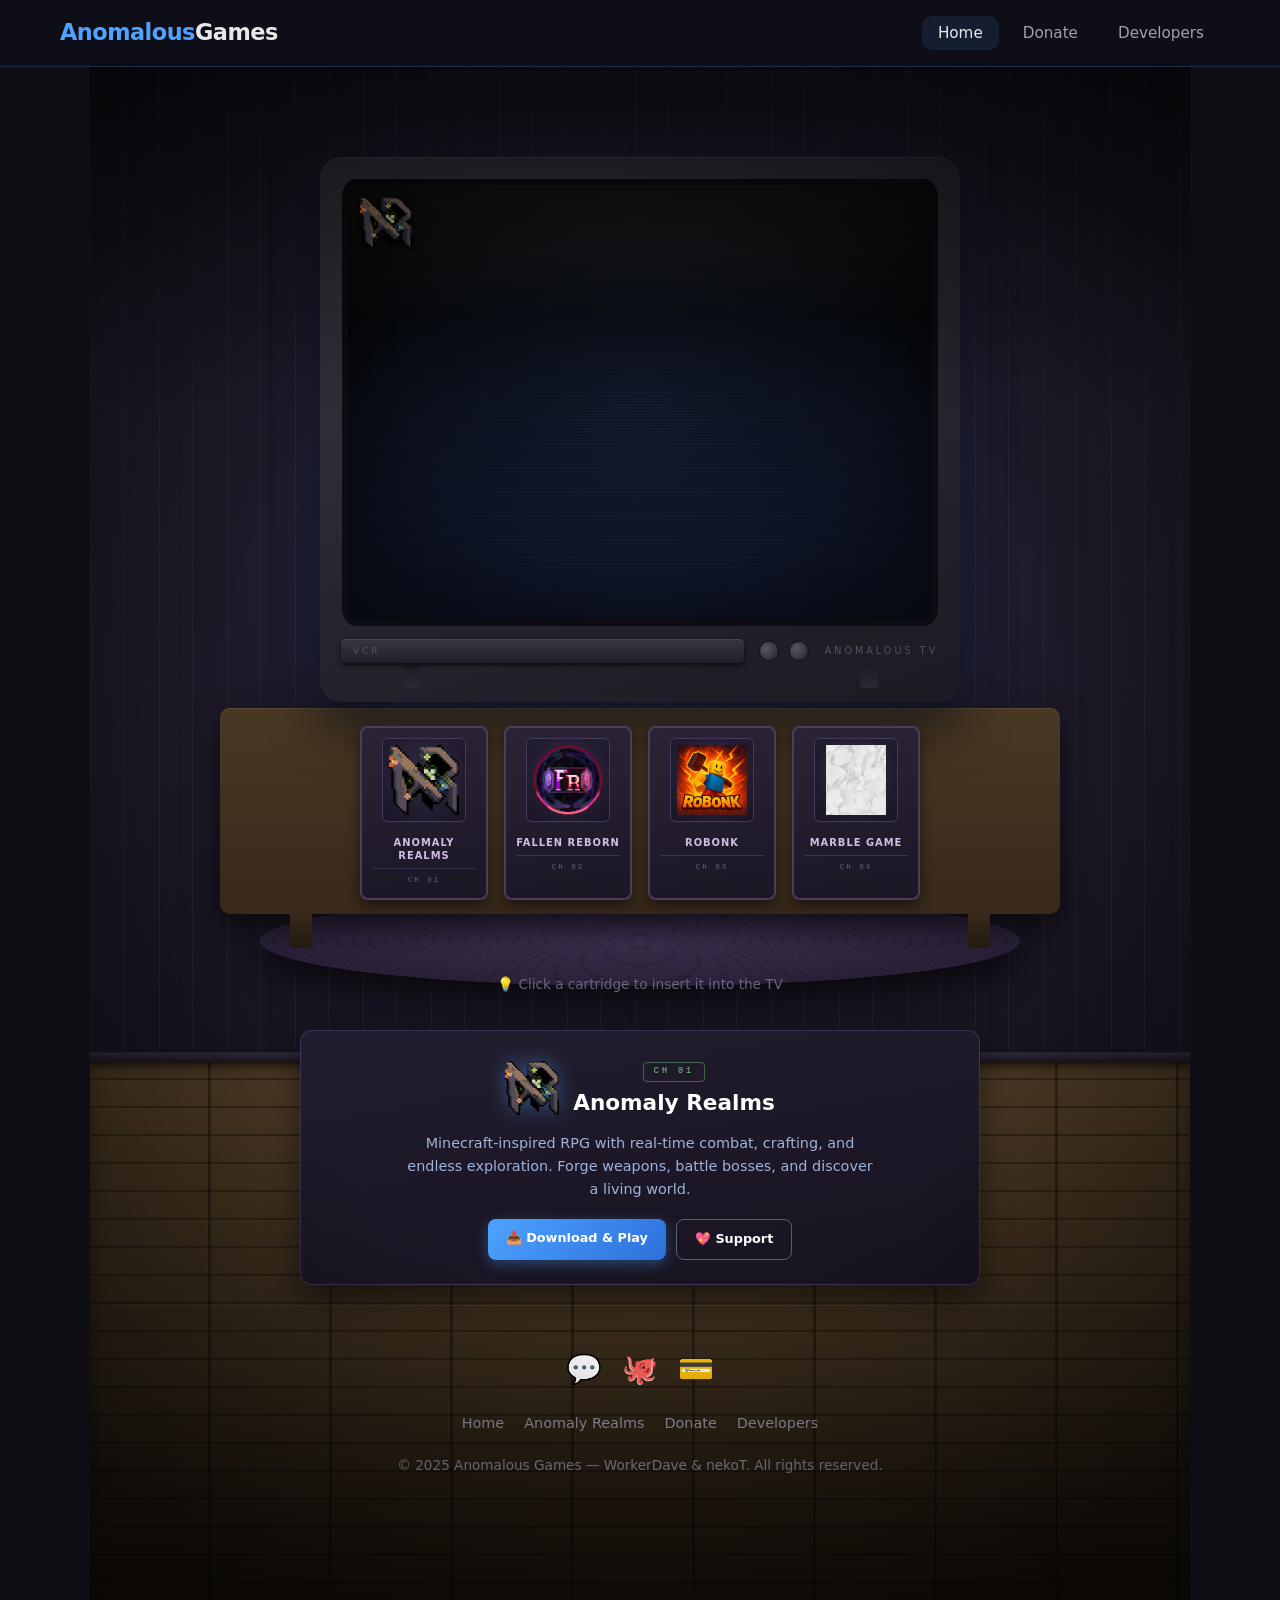
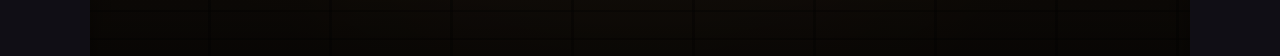
==== commit c7d9a780: "Restore room index.html (TV, cartridges, VCR slot, info panel, 3D slab insert)" ====
--- a/index.html
+++ b/index.html
@@ -1,12 +1,13 @@
-<!DOCTYPE html>
+﻿<!DOCTYPE html>
 <html lang="en">
 <head>
   <meta charset="UTF-8">
   <meta name="viewport" content="width=device-width, initial-scale=1">
-  <title>Anomalous Games - WorkerDave & nekoT</title>
+  <title>Anomalous Games — The Room</title>
   <link rel="stylesheet" href="styles.css">
+  <link rel="stylesheet" href="room.css">
 </head>
-<body>
+<body class="room-body">
 
   <!-- Navigation -->
   <nav class="nav">
@@ -15,120 +16,83 @@
       <button class="nav-toggle" onclick="toggleMenu()" aria-label="Toggle menu">☰</button>
       <ul class="nav-links" id="navLinks">
         <li><a href="index.html" class="active">Home</a></li>
-        <li><a href="support/anomaly.html">Anomaly Realms</a></li>
         <li><a href="support/donate.html">Donate</a></li>
         <li><a href="developers.html">Developers</a></li>
       </ul>
     </div>
   </nav>
 
-  <!-- Hero Section -->
-  <section class="hero">
-    <div class="hero-badge">Independent Game Development Team</div>
-    <h1><span class="grad">Welcome to Anomalous Games</span></h1>
-    <p>A two-person studio led by WorkerDave & nekoT — download Anomaly Realms, explore upcoming titles, and support our development!</p>
-    <div class="hero-buttons">
-      <a href="#games" class="btn btn-primary">🎮 View Games</a>
-      <a href="support/anomaly.html" class="btn btn-secondary">💖 Support Development</a>
-    </div>
-  </section>
-
-  <!-- Games Section -->
-  <section class="games-section" id="games">
-    <div class="section-header">
-      <h2>Our Games</h2>
-      <p>Explore our collection of games — from released titles to works in progress</p>
-    </div>
-
-    <div class="games-grid">
-
-      <!-- Anomaly Realms Card -->
-      <div class="game-card anomaly">
-        <div class="card-content">
-          <img src="anomaly.png" alt="Anomaly Realms Logo" class="card-logo">
-          <h2 class="card-title">Anomaly Realms</h2>
-          <p class="card-description">.</p>
-          <span class="card-status status-available">✅ Available Now</span>
-          <div class="card-actions">
-            <a href="support/anomaly.html" class="card-btn primary">📥 Download & Play</a>
-            <a href="https://discord.gg/your-discord-link" class="card-btn outline">💬 Join Discord</a>
-            <a href="support/anomaly.html" class="card-btn outline small">💖 Support</a>
-          </div>
-        </div>
-      </div>
-
-      <!-- Fallen Reborn Card -->
-      <div class="game-card fallen">
-        <div class="card-content">
-          <img src="fallen.png" alt="Fallen Reborn Logo" class="card-logo">
-          <h2 class="card-title">Fallen Reborn</h2>
-          <p class="card-description">.</p>
-          <span class="card-status status-coming">🔜 Coming Soon</span>
-          <div class="card-actions">
-            <a href="support/fallen.html" class="card-btn outline">🔔 Get Notified</a>
-            <a href="https://discord.gg/your-discord-link" class="card-btn outline small">💬 Join Discord</a>
-          </div>
-        </div>
-      </div>
-
-      <!-- Robonk Card -->
-      <div class="game-card robonk">
-        <div class="card-content">
-          <img src="robonk.png" alt="Robonk Logo" class="card-logo">
-          <h2 class="card-title">Robonk</h2>
-          <p class="card-description">.</p>
-          <span class="card-status status-coming">🔜 Coming Soon</span>
-          <div class="card-actions">
-            <a href="support/robonk.html" class="card-btn outline">🔔 Get Notified</a>
-            <a href="https://discord.gg/your-discord-link" class="card-btn outline small">💬 Join Discord</a>
-          </div>
-        </div>
-      </div>
-
-      <!-- Marble Game Card -->
-      <div class="game-card marble">
-        <div class="card-content">
-          <img src="marble.png" alt="Marble Game Logo" class="card-logo">
-          <h2 class="card-title">Marble Game</h2>
-          <p class="card-description">.</p>
-          <span class="card-status status-coming">🔜 Coming Soon</span>
-          <div class="card-actions">
-            <a href="support/marble.html" class="card-btn outline">🔔 Get Notified</a>
-            <a href="https://discord.gg/your-discord-link" class="card-btn outline small">💬 Join Discord</a>
-          </div>
-        </div>
-      </div>
-
-    </div>
-  </section>
-
-  <!-- Features Section -->
-  <section class="features">
-    <div class="features-container">
-      <div class="feature">
-        <div class="feature-icon">🎮</div>
-        <h3>Playable Games</h3>
-        <p>Download and play Anomaly Realms right now. More games coming soon!</p>
-      </div>
-      <div class="feature">
-        <div class="feature-icon">💬</div>
-        <h3>Community</h3>
-        <p>Join our Discord community to chat, get updates, and connect with other players.</p>
-      </div>
-      <div class="feature">
-        <div class="feature-icon">💖</div>
-        <h3>Support Us</h3>
-        <p>Support development through PayPal donations and unlock exclusive rewards.</p>
-      </div>
-    </div>
-  </section>
-
-  <!-- CTA Section -->
-  <section class="cta">
-    <h2>Love Our Games?</h2>
-    <p>Every donation helps us create more content and bring new games to life faster.</p>
-    <a href="support/anomaly.html" class="btn btn-primary">💖 Support Anomaly Realms</a>
-  </section>
+  <!-- The Room -->
+  <section class="room">
+    <div class="floor-perspective"></div>
+    <div class="baseboard"></div>
+
+    <!-- TV setup -->
+    <div class="tv-set">
+      <div class="tv">
+        <div class="tv-screen" id="tvScreen">
+          <video class="screen-video" id="screenVideo" src="2025-07-04 23-46-37.mp4" autoplay muted loop playsinline></video>
+          <img src="anomaly.png" alt="" class="screen-logo-overlay" id="screenLogo">
+          <div class="screen-crt"></div>
+          <div class="scanlines"></div>
+        </div>
+        <div class="tv-panel">
+          <div class="tv-slot" id="tvSlot">
+            <div class="slot-mouth"></div>
+            <div class="slot-feed"><div class="feed-card" id="feedCard"></div></div>
+            <div class="slot-door"></div>
+            <span>VCR</span>
+          </div>
+          <div class="tv-knobs"><span></span><span></span></div>
+          <div class="tv-brand">ANOMALOUS&nbsp;TV</div>
+        </div>
+        <div class="tv-legs"><span></span><span></span></div>
+      </div>
+      <!-- tv table with cartridges -->
+      <div class="tv-table">
+        <div class="table-top">
+          <div class="cartridge" data-game="anomaly" onclick="insertCartridge(this)" tabindex="0">
+            <img src="anomaly.png" alt="Anomaly Realms" class="cart-art">
+            <div class="cart-label">ANOMALY REALMS</div>
+            <div class="cart-ch">CH 01</div>
+          </div>
+          <div class="cartridge" data-game="fallen" onclick="insertCartridge(this)" tabindex="0">
+            <img src="fallen.png" alt="Fallen Reborn" class="cart-art">
+            <div class="cart-label">FALLEN REBORN</div>
+            <div class="cart-ch">CH 02</div>
+          </div>
+          <div class="cartridge" data-game="robonk" onclick="insertCartridge(this)" tabindex="0">
+            <img src="robonk.png" alt="Robonk" class="cart-art">
+            <div class="cart-label">ROBONK</div>
+            <div class="cart-ch">CH 03</div>
+          </div>
+          <div class="cartridge" data-game="marble" onclick="insertCartridge(this)" tabindex="0">
+            <img src="marble.png" alt="Marble Game" class="cart-art">
+            <div class="cart-label">MARBLE GAME</div>
+            <div class="cart-ch">CH 04</div>
+          </div>
+        </div>
+        <div class="table-legs"><span></span><span></span></div>
+      </div>
+    </div>
+
+    <p class="room-hint">💡 Click a cartridge to insert it into the TV</p>
+
+    <!-- Game info panel (below the table) -->
+    <div class="info-panel" id="infoPanel">
+      <div class="info-head">
+        <img src="anomaly.png" alt="" class="info-logo" id="infoLogo">
+        <div>
+          <div class="info-ch" id="infoCh">CH 01</div>
+          <h3 class="info-title" id="infoTitle">Anomaly Realms</h3>
+        </div>
+      </div>
+      <p class="info-desc" id="infoDesc">Minecraft-inspired RPG with real-time combat, crafting, and endless exploration. Forge weapons, battle bosses, and discover a living world.</p>
+      <div class="screen-links" id="infoLinks">
+        <a href="support/anomaly.html" class="screen-btn">📥 Download &amp; Play</a>
+        <a href="support/anomaly.html" class="screen-btn alt">💖 Support</a>
+      </div>
+    </div>
 
   <!-- Footer -->
   <footer class="footer">
@@ -143,15 +107,174 @@
       <a href="support/donate.html">Donate</a>
       <a href="developers.html">Developers</a>
     </div>
-    <p>&copy; 2025 Anomalous Games — WorkerDave & nekoT. All rights reserved.</p>
+    <p>&copy; 2025 Anomalous Games — WorkerDave &amp; nekoT. All rights reserved.</p>
   </footer>
 
   <script>
+    const CHANNELS = {
+      anomaly: {
+        ch: "CH 01", title: "Anomaly Realms", art: "anomaly.png",
+        video: "2025-07-04 23-46-37.mp4",
+        desc: "Minecraft-inspired RPG with real-time combat, crafting, and endless exploration. Forge weapons, battle bosses, and discover a living world.",
+        links: [
+          { href: "support/anomaly.html", label: "📥 Download & Play", cls: "" },
+          { href: "support/anomaly.html", label: "💖 Support", cls: "alt" }
+        ]
+      },
+      fallen: {
+        ch: "CH 02", title: "Fallen Reborn", art: "fallen.png",
+        video: "2025-07-03 12-27-45.mp4",
+        desc: "A dark fantasy world where fallen heroes rise again. Immersive storytelling meets strategic gameplay in this epic adventure.",
+        links: [{ href: "support/fallen.html", label: "🔔 Get Notified", cls: "" }]
+      },
+      robonk: {
+        ch: "CH 03", title: "Robonk", art: "robonk.png",
+        video: "",
+        desc: "Chaotic multiplayer mayhem with robots. WIP — stay tuned for playtests and updates.",
+        links: [{ href: "support/robonk.html", label: "🔔 Get Notified", cls: "" }]
+      },
+      marble: {
+        ch: "CH 04", title: "Marble Game", art: "marble.png",
+        video: "",
+        desc: "Precision platforming meets beautiful marble physics. Navigate marble runs and collect gems in this relaxing yet challenging experience.",
+        links: [{ href: "support/marble.html", label: "🔔 Get Notified", cls: "" }]
+      }
+    };
+
+    let currentGame = "anomaly";
+
+    function tuneTo(game, key) {
+      currentGame = key;
+      const screen = document.getElementById('tvScreen');
+      screen.classList.add('changing');
+
+      const video = document.getElementById('screenVideo');
+      if (game.video) {
+        video.style.display = '';
+        video.src = encodeURI(game.video);
+        video.load();
+        video.play().catch(() => {});
+      } else {
+        video.style.display = 'none';
+      }
+      document.getElementById('screenLogo').src = game.art;
+
+      document.getElementById('infoLogo').src = game.art;
+      document.getElementById('infoCh').textContent = game.ch;
+      document.getElementById('infoTitle').textContent = game.title;
+      document.getElementById('infoDesc').textContent = game.desc;
+      document.getElementById('infoLinks').innerHTML =
+        game.links.map(l => '<a href="' + l.href + '" class="screen-btn ' + l.cls + '">' + l.label + '</a>').join('');
+
+      const panel = document.getElementById('infoPanel');
+      panel.classList.remove('pop');
+      void panel.offsetWidth;
+      panel.classList.add('pop');
+
+      setTimeout(() => screen.classList.remove('changing'), 250);
+    }
+
+    function insertCartridge(cart) {
+      if (cart.classList.contains('inserting') || cart.classList.contains('inserted')) return;
+      document.querySelectorAll('.cartridge.inserted').forEach(c => c.classList.remove('inserted'));
+      cart.classList.add('inserting');
+
+      // clone the cartridge and fly it into the actual VCR slot
+      const slot = document.getElementById('tvSlot');
+      const cRect = cart.getBoundingClientRect();
+      const sRect = slot.getBoundingClientRect();
+      const ghost = cart.cloneNode(true);
+      ghost.className = 'cartridge cart-ghost';
+      ghost.style.left = cRect.left + 'px';
+      ghost.style.top = cRect.top + 'px';
+      ghost.style.width = cRect.width + 'px';
+      document.body.appendChild(ghost);
+
+      // physics-y multi-phase animation: lift -> arc -> tilt & slide into slot
+      void ghost.offsetWidth;
+      const dx = (sRect.left + sRect.width / 2) - (cRect.left + cRect.width / 2);
+      const dy = (sRect.top + sRect.height / 2) - (cRect.top + cRect.height / 2);
+      const fit = Math.min((sRect.width * 0.95) / cRect.width, 1.6);
+      const cardH = cRect.height * fit;
+      // hover position: card's bottom edge sits right on the slot's opening
+      const hoverY = (sRect.top - cardH / 2) - (cRect.top + cRect.height / 2);
+      const anim = ghost.animate([
+        // 1. get picked up off the table, growing
+        { transform: 'translate(0,0) rotate(0deg) scale(1)', opacity: 1, offset: 0, easing: 'cubic-bezier(.2,.8,.3,1)' },
+        // 2. arc up and toward the TV, oversized
+        { transform: `translate(${dx * 0.3}px, ${dy * 0.75 - 70}px) rotate(-9deg) scale(${fit * 0.85})`, opacity: 1, offset: 0.4, easing: 'cubic-bezier(.4,0,.8,.4)' },
+        // 3. gravity drop toward the slot, beginning to tilt flat
+        { transform: `translate(${dx * 0.92}px, ${dy * 0.95}px) rotate(4deg) perspective(700px) rotateX(45deg) scale(${fit})`, opacity: 1, offset: 0.72, easing: 'cubic-bezier(.5,0,.9,.5)' },
+        // 4. tilt to a believable angle — face AND 3D edge visible — and hover just above the slot
+        { transform: `translate(${dx}px, ${dy - 26}px) perspective(700px) rotateX(55deg) scale(${fit})`, opacity: 1, offset: 0.86, easing: 'ease-in' },
+        // 5. hover over the slot mouth like a hand holding a floppy
+        { transform: `translate(${dx}px, ${dy - 22}px) perspective(700px) rotateX(58deg) scale(${fit})`, opacity: 1, offset: 1 }
+      ], { duration: 900, fill: 'forwards' });
+
+      // TV shakes a little on impact
+      setTimeout(() => {
+        document.querySelector('.tv').animate([
+          { transform: 'translate(0,0) rotate(0deg)' },
+          { transform: 'translate(1px,2px) rotate(0.3deg)' },
+          { transform: 'translate(-2px,1px) rotate(-0.3deg)' },
+          { transform: 'translate(1px,0) rotate(0.15deg)' },
+          { transform: 'translate(0,0) rotate(0deg)' }
+        ], { duration: 220 });
+      }, 880);
+
+      // door flips open while the card is still approaching
+      setTimeout(() => slot.classList.add('open'), 650);
+
+      // PHASE 2 — the card drops flat onto the mouth and slides in, slab edge
+      // catching the light as it's swallowed
+      setTimeout(() => {
+        // drop: card tips down onto the slot opening
+        ghost.animate([
+          { transform: `translate(${dx}px, ${dy - 22}px) perspective(700px) rotateX(58deg) scale(${fit})`, opacity: 1, offset: 0, easing: 'ease-in' },
+          { transform: `translate(${dx}px, ${dy}px) perspective(700px) rotateX(86deg) scale(${fit})`, opacity: 0.9, offset: 0.6 },
+          // slide the last bit into the mouth and vanish
+          { transform: `translate(${dx + 24}px, ${dy + 4}px) perspective(700px) rotateX(90deg) scale(${fit * 0.9})`, opacity: 0, offset: 1 }
+        ], { duration: 420, fill: 'forwards' });
+
+        // edge-on slab slides through the slot as the card disappears into it
+        const feed = document.getElementById('feedCard');
+        feed.animate([
+          { transform: 'translateX(-120%)', opacity: 1, offset: 0, easing: 'cubic-bezier(.3,0,.7,.6)' },
+          { transform: 'translateX(-30%)', opacity: 1, offset: 0.45 },
+          { transform: 'translateX(40%) scaleX(0.75)', opacity: 1, offset: 0.75, easing: 'ease-in' },
+          { transform: 'translateX(95%) scaleX(0.3)', opacity: 0, offset: 1 }
+        ], { duration: 650, fill: 'forwards', delay: 180 });
+
+        // TV shudders as the card is pulled in
+        document.querySelector('.tv').animate([
+          { transform: 'translate(0,0) rotate(0deg)' },
+          { transform: 'translate(1px,2px) rotate(0.3deg)' },
+          { transform: 'translate(-2px,1px) rotate(-0.3deg)' },
+          { transform: 'translate(1px,0) rotate(0.15deg)' },
+          { transform: 'translate(0,0) rotate(0deg)' }
+        ], { duration: 220, delay: 450 });
+      }, 950);
+
+      // PHASE 3 — door closes, channel changes
+      setTimeout(() => {
+        ghost.remove();
+        slot.classList.remove('open');
+        slot.classList.add('loading');
+        setTimeout(() => slot.classList.remove('loading'), 600);
+
+        cart.classList.remove('inserting');
+        cart.classList.add('inserted');
+
+        tuneTo(CHANNELS[cart.dataset.game], cart.dataset.game);
+      }, 1750);
+    }
+
     function toggleMenu() {
-      const navLinks = document.getElementById('navLinks');
-      navLinks.classList.toggle('open');
+      document.getElementById('navLinks').classList.toggle('open');
     }
   </script>
 
+  <div class="room-vignette"></div>
+  </section>
 </body>
-</html>+</html>
--- a/room.css
+++ b/room.css
@@ -0,0 +1,595 @@
+/* ===== THE ROOM — retro TV hub (retro-room branch) ===== */
+
+.room-body {
+  background: #100e15;
+  min-height: 100vh;
+}
+
+.room {
+  position: relative;
+  max-width: 1100px;
+  margin: 0 auto;
+  padding: 80px 20px 130px;
+  min-height: calc(100vh - 62px);
+  overflow: hidden;
+}
+
+/* --- the wall (upper 62%) --- */
+.room::before {
+  content: "";
+  position: absolute;
+  inset: 0 0 38% 0;
+  background:
+    /* dim TV light spill */
+    radial-gradient(ellipse 55% 45% at 50% 55%, rgba(90, 150, 255, 0.13), transparent 70%),
+    /* wallpaper vertical stripes */
+    repeating-linear-gradient(90deg,
+      rgba(255, 255, 255, 0.022) 0 2px, transparent 2px 34px),
+    repeating-linear-gradient(90deg,
+      rgba(0, 0, 0, 0.16) 0 1px, transparent 1px 90px),
+    /* wallpaper base */
+    linear-gradient(180deg, #221d2e 0%, #1c1826 70%, #171320 100%);
+  z-index: 0;
+}
+
+/* --- the wooden floor (bottom 38%), planks converging in perspective --- */
+.room::after {
+  content: "";
+  position: absolute;
+  inset: 62% 0 0 0;
+  background:
+    /* plank seams converging toward center horizon */
+    repeating-linear-gradient(90deg,
+      transparent 0 118px, rgba(0, 0, 0, 0.35) 118px 121px),
+    /* plank gaps horizontal */
+    repeating-linear-gradient(180deg,
+      transparent 0 26px, rgba(0, 0, 0, 0.30) 26px 28px),
+    /* wood tone, darker near walls */
+    linear-gradient(180deg, #4a3823 0%, #3a2c1c 40%, #241a10 100%);
+  /* perspective: overlay converging darker edges */
+  box-shadow: inset 0 14px 24px -8px rgba(0, 0, 0, 0.7);
+  z-index: 0;
+}
+
+/* perspective floor seams: triangles fanning from horizon */
+.floor-perspective {
+  position: absolute;
+  inset: 62% 0 0 0;
+  background:
+    linear-gradient(105deg, transparent 49.7%, rgba(0,0,0,0.35) 50%, transparent 50.3%),
+    linear-gradient(75deg, transparent 49.7%, rgba(0,0,0,0.35) 50%, transparent 50.3%),
+    linear-gradient(95deg, transparent 49.8%, rgba(0,0,0,0.28) 50%, transparent 50.2%),
+    linear-gradient(85deg, transparent 49.8%, rgba(0,0,0,0.28) 50%, transparent 50.2%);
+  z-index: 0;
+  pointer-events: none;
+}
+
+/* baseboard line between wall and floor */
+.baseboard {
+  position: absolute;
+  top: 62%;
+  left: 0;
+  right: 0;
+  height: 10px;
+  background: linear-gradient(180deg, #2e2837, #191521);
+  border-top: 1px solid rgba(255, 255, 255, 0.06);
+  box-shadow: 0 3px 6px rgba(0, 0, 0, 0.5);
+  z-index: 1;
+}
+
+/* dim ambient vignette over everything (keeps the "dark room" feel) */
+.room-vignette {
+  position: absolute;
+  inset: 0;
+  background:
+    linear-gradient(180deg, rgba(0, 0, 0, 0.55), transparent 22%),
+    linear-gradient(0deg, rgba(0, 0, 0, 0.5), transparent 18%),
+    radial-gradient(ellipse 70% 60% at 50% 45%, transparent 55%, rgba(0, 0, 0, 0.55) 100%);
+  pointer-events: none;
+  z-index: 6;
+}
+
+/* make sure room content sits above the backdrop layers */
+.room > *:not(.room-vignette):not(.baseboard):not(.floor-perspective) {
+  position: relative;
+  z-index: 2;
+}
+
+/* rug under the TV setup */
+.tv-set {
+  position: relative;
+}
+
+.tv-set::before {
+  content: "";
+  position: absolute;
+  bottom: -38px;
+  left: 50%;
+  transform: translateX(-50%);
+  width: min(760px, 92vw);
+  height: 90px;
+  background:
+    repeating-radial-gradient(ellipse at center,
+      transparent 0 14px, rgba(0, 0, 0, 0.18) 14px 16px),
+    radial-gradient(ellipse at center, #3d3050, #2a2138 70%);
+  border-radius: 50%;
+  box-shadow: 0 16px 30px rgba(0, 0, 0, 0.55);
+  z-index: -1;
+}
+
+/* ---------- TV ---------- */
+.tv-set {
+  display: flex;
+  flex-direction: column;
+  align-items: center;
+  margin-top: 10px;
+}
+
+.tv {
+  position: relative;
+  width: min(640px, 92vw);
+  background: linear-gradient(160deg, #3d3a45, #26242e 60%, #1c1a23);
+  border-radius: 22px;
+  padding: 22px 22px 14px;
+  box-shadow:
+    0 0 60px rgba(77, 140, 255, 0.12),
+    0 24px 50px rgba(0, 0, 0, 0.6),
+    inset 0 1px 0 rgba(255, 255, 255, 0.08);
+}
+
+.tv-screen {
+  position: relative;
+  aspect-ratio: 4 / 3;
+  border-radius: 14px / 18px;
+  overflow: hidden;
+  background: radial-gradient(ellipse at center, #101826, #05070c 80%);
+  border: 6px solid #0d0c12;
+  box-shadow: inset 0 0 40px rgba(0, 0, 0, 0.8);
+  display: flex;
+  align-items: center;
+  justify-content: center;
+  transition: box-shadow 0.4s;
+}
+
+.tv-screen::after {
+  content: "";
+  position: absolute;
+  inset: 0;
+  background: radial-gradient(ellipse at center, transparent 55%, rgba(0, 0, 0, 0.55) 100%);
+  pointer-events: none;
+}
+
+.tv-screen.changing > *:not(.scanlines):not(.screen-crt) { animation: channelFlicker 0.25s steps(3); }
+@keyframes channelFlicker {
+  0% { opacity: 0; filter: brightness(3) blur(2px); }
+  50% { opacity: 0.4; }
+  100% { opacity: 1; filter: none; }
+}
+
+.scanlines {
+  position: absolute;
+  inset: 0;
+  background: repeating-linear-gradient(0deg, rgba(0, 0, 0, 0.22) 0 1px, transparent 1px 3px);
+  pointer-events: none;
+  z-index: 2;
+}
+
+.screen-video {
+  position: absolute;
+  inset: 0;
+  width: 100%;
+  height: 100%;
+  object-fit: cover;
+  filter: saturate(0.8) contrast(1.15) brightness(0.92);
+}
+
+/* old-TV gradient grade over the gameplay */
+.screen-crt {
+  position: absolute;
+  inset: 0;
+  background:
+    linear-gradient(180deg, rgba(255, 220, 160, 0.10), transparent 30%, rgba(40, 60, 120, 0.22) 85%),
+    radial-gradient(ellipse at center, transparent 45%, rgba(10, 14, 20, 0.6) 100%);
+  pointer-events: none;
+}
+
+/* game icon pinned top-left of the screen */
+.screen-logo-overlay {
+  position: absolute;
+  top: 12px;
+  left: 12px;
+  height: 52px;
+  max-width: 40%;
+  object-fit: contain;
+  z-index: 3;
+  filter: drop-shadow(0 2px 6px rgba(0, 0, 0, 0.8));
+}
+
+.screen-links {
+  display: flex;
+  gap: 10px;
+  justify-content: center;
+  flex-wrap: wrap;
+}
+
+.screen-btn {
+  display: inline-block;
+  padding: 9px 18px;
+  border-radius: 8px;
+  font-size: 0.8em;
+  font-weight: 700;
+  text-decoration: none;
+  color: #fff;
+  background: linear-gradient(135deg, #4da3ff, #2c6fdb);
+  box-shadow: 0 4px 14px rgba(77, 163, 255, 0.35);
+  transition: transform 0.2s;
+}
+
+.screen-btn:hover { transform: translateY(-2px); }
+
+.screen-btn.alt {
+  background: transparent;
+  border: 1px solid rgba(221, 229, 255, 0.35);
+  box-shadow: none;
+}
+
+/* TV control panel */
+.tv-panel {
+  display: flex;
+  align-items: center;
+  gap: 16px;
+  margin-top: 14px;
+}
+
+.tv-slot {
+  flex: 1;
+  height: 22px;
+  background: linear-gradient(180deg, #0a0910, #16141d);
+  border-radius: 5px;
+  border: 1px solid #0a0910;
+  box-shadow: inset 0 3px 6px rgba(0, 0, 0, 0.9);
+  display: flex;
+  align-items: center;
+  padding: 0 10px;
+  position: relative;
+  perspective: 300px;
+}
+
+.tv-slot span {
+  font-size: 0.55em;
+  letter-spacing: 3px;
+  color: #565064;
+  z-index: 4;
+}
+
+/* dark recessed mouth revealed when the door opens */
+.slot-mouth {
+  position: absolute;
+  left: 5px;
+  right: 5px;
+  top: -8px;
+  bottom: -8px;
+  background: linear-gradient(180deg, #05040a, #0c0a14);
+  border-radius: 6px;
+  box-shadow: inset 0 4px 10px #000, inset 0 -4px 10px #000;
+  opacity: 0;
+  transition: opacity 0.25s ease;
+  z-index: 1;
+  pointer-events: none;
+}
+
+.tv-slot.open .slot-mouth { opacity: 1; }
+
+/* inside of the mouth — the card is clipped to this while feeding */
+.slot-feed {
+  position: absolute;
+  inset: 0;
+  overflow: hidden;
+  z-index: 2;
+}
+
+/* edge-on slab: what a floppy looks like as it feeds into a drive */
+.feed-card {
+  position: absolute;
+  top: 50%;
+  left: 0;
+  width: 130px;
+  height: 16px;
+  margin-top: -8px;
+  border-radius: 3px;
+  background:
+    linear-gradient(180deg,
+      #8a76b8 0 2px,          /* top highlight — the face catching light */
+      #3d3054 2px 6px,        /* upper body */
+      #241c30 6px 12px,       /* core */
+      #100c18 12px 16px);     /* underside shadow */
+  box-shadow: 0 3px 6px rgba(0, 0, 0, 0.7);
+  opacity: 0;
+}
+
+/* label sticker on the top face of the slab */
+.feed-card::before {
+  content: "";
+  position: absolute;
+  left: 12px;
+  top: 2px;
+  width: 46px;
+  height: 4px;
+  border-radius: 2px;
+  background: linear-gradient(90deg, #cdbfe8, #8a76b8);
+  opacity: 0.9;
+}
+
+/* flip-down door that opens when a cartridge is inserted */
+.slot-door {
+  position: absolute;
+  inset: -2px;
+  background: linear-gradient(180deg, #3a3644, #211e2a);
+  border-radius: 5px;
+  box-shadow: 0 2px 5px rgba(0, 0, 0, 0.65), inset 0 1px 0 rgba(255, 255, 255, 0.07);
+  transform-origin: top center;
+  transition: transform 0.35s cubic-bezier(.4,0,.6,1);
+  z-index: 3;
+}
+
+.tv-slot.open .slot-door {
+  transform: rotateX(-78deg);
+  box-shadow: 0 6px 8px rgba(0, 0, 0, 0.5);
+}
+
+.tv-knobs { display: flex; gap: 10px; }
+
+.tv-knobs span {
+  width: 20px;
+  height: 20px;
+  border-radius: 50%;
+  background: radial-gradient(circle at 35% 35%, #5b5568, #232028);
+  border: 1px solid #14121a;
+}
+
+.tv-brand {
+  font-size: 0.6em;
+  letter-spacing: 3px;
+  color: #565064;
+}
+
+.tv-legs {
+  display: flex;
+  justify-content: space-between;
+  padding: 0 60px;
+}
+
+.tv-legs span {
+  width: 18px;
+  height: 26px;
+  background: linear-gradient(180deg, #1c1a23, #2b2833);
+  border-radius: 0 0 4px 4px;
+}
+/* blend footer into the room (no boxy rectangle) */
+.room-body .footer {
+  background: transparent;
+  border-top: 1px solid rgba(122, 99, 168, 0.18);
+  margin-top: 20px;
+  padding-bottom: 50px;
+}
+
+/* ---------- TV Table & Cartridges ---------- */
+.tv-table {
+  width: min(840px, 94vw);
+  margin-top: 6px;
+}
+
+.table-top {
+  display: flex;
+  gap: 16px;
+  justify-content: center;
+  flex-wrap: wrap;
+  background: linear-gradient(180deg, #4a3823, #38291a);
+  border-radius: 10px;
+  padding: 18px 18px 14px;
+  box-shadow: 0 14px 30px rgba(0, 0, 0, 0.55), inset 0 1px 0 rgba(255, 255, 255, 0.08);
+}
+
+.table-legs {
+  display: flex;
+  justify-content: space-between;
+  padding: 0 70px;
+}
+
+.table-legs span {
+  width: 22px;
+  height: 34px;
+  background: linear-gradient(180deg, #38291a, #241a10);
+  border-radius: 0 0 5px 5px;
+}
+
+/* Inscryption-style cartridge cards */
+.cartridge {
+  width: 128px;
+  padding: 10px 10px 12px;
+  background: linear-gradient(170deg, #2b2436, #1b1624);
+  border: 2px solid #4a3d5e;
+  border-radius: 8px;
+  cursor: pointer;
+  text-align: center;
+  position: relative;
+  transition: transform 0.25s, box-shadow 0.25s, border-color 0.25s;
+  box-shadow: 0 6px 14px rgba(0, 0, 0, 0.5);
+  outline: none;
+}
+
+.cartridge:hover, .cartridge:focus-visible {
+  transform: translateY(-8px) scale(1.04);
+  border-color: #7a63a8;
+  box-shadow: 0 12px 24px rgba(0, 0, 0, 0.6), 0 0 20px rgba(122, 99, 168, 0.35);
+}
+
+.cart-art {
+  width: 84px;
+  height: 84px;
+  object-fit: contain;
+  border-radius: 6px;
+  background: radial-gradient(circle at 50% 40%, #332a44, #191425);
+  border: 1px solid #463a5c;
+  padding: 6px;
+}
+
+.cart-label {
+  margin-top: 8px;
+  font-size: 0.62em;
+  font-weight: 800;
+  letter-spacing: 1px;
+  color: #cdbfe8;
+  line-height: 1.3;
+}
+
+.cart-ch {
+  margin-top: 5px;
+  font-family: monospace;
+  font-size: 0.58em;
+  letter-spacing: 2px;
+  color: #6a5d85;
+  border-top: 1px solid #3a3050;
+  padding-top: 5px;
+}
+
+/* ghost clone that flies from table into the VCR slot */
+.cartridge.inserting { opacity: 0.35; }
+
+/* real 3D thickness: the edge is a perpendicular face, not a flat strip */
+.cart-ghost {
+  transform-style: preserve-3d;
+}
+
+.cart-ghost::after {
+  content: "";
+  position: absolute;
+  left: 3px;
+  right: 3px;
+  top: 100%;
+  height: 16px;
+  border-radius: 0 0 6px 6px;
+  transform-origin: top center;
+  transform: rotateX(-88deg);
+  background: linear-gradient(180deg,
+    #6a5a8e 0 3px,
+    #3d3054 3px 8px,
+    #241c30 8px 13px,
+    #100c18 13px 16px);
+  box-shadow: 0 6px 10px rgba(0, 0, 0, 0.6);
+}
+
+.cartridge.cart-ghost {
+  position: fixed;
+  z-index: 999;
+  pointer-events: none;
+  margin: 0;
+  will-change: transform, opacity;
+}
+
+/* green blink on the slot as the cartridge "loads" */
+.tv-slot.loading {
+  box-shadow: inset 0 3px 6px rgba(0, 0, 0, 0.9), 0 0 12px rgba(127, 212, 138, 0.6);
+  border-color: rgba(127, 212, 138, 0.6);
+}
+
+/* after inserting: dimmed, shows as "in the TV" */
+.cartridge.inserted {
+  opacity: 0.45;
+  border-color: rgba(127, 212, 138, 0.55);
+  transform: scale(0.96);
+  cursor: default;
+}
+
+.cartridge.inserted::after {
+  content: "▶ PLAYING";
+  position: absolute;
+  bottom: -9px;
+  left: 50%;
+  transform: translateX(-50%);
+  background: #1f3a26;
+  border: 1px solid rgba(127, 212, 138, 0.5);
+  color: #7fd48a;
+  font-size: 0.5em;
+  letter-spacing: 1.5px;
+  padding: 2px 8px;
+  border-radius: 4px;
+  white-space: nowrap;
+}
+
+/* ---------- Game info panel (below the table) ---------- */
+.info-panel {
+  max-width: 680px;
+  margin: 34px auto 0;
+  background: linear-gradient(170deg, #221d2e, #171320);
+  border: 1px solid rgba(122, 99, 168, 0.35);
+  border-radius: 12px;
+  padding: 24px 28px;
+  text-align: center;
+  box-shadow: 0 14px 30px rgba(0, 0, 0, 0.5);
+}
+
+.info-panel.pop { animation: panelPop 0.35s ease; }
+
+@keyframes panelPop {
+  0% { opacity: 0; transform: translateY(14px); }
+  100% { opacity: 1; transform: translateY(0); }
+}
+
+.info-head {
+  display: flex;
+  align-items: center;
+  justify-content: center;
+  gap: 14px;
+  margin-bottom: 12px;
+}
+
+.info-logo {
+  height: 54px;
+  object-fit: contain;
+  filter: drop-shadow(0 0 10px rgba(77, 163, 255, 0.4));
+}
+
+.info-ch {
+  display: inline-block;
+  font-size: 0.65em;
+  letter-spacing: 3px;
+  color: #7fd48a;
+  border: 1px solid rgba(127, 212, 138, 0.4);
+  border-radius: 4px;
+  padding: 2px 10px;
+  margin-bottom: 4px;
+  font-family: monospace;
+  text-align: left;
+}
+
+.info-title {
+  font-size: 1.35em;
+  color: #fff;
+  text-align: left;
+}
+
+.info-desc {
+  font-size: 0.9em;
+  color: #9fb2d8;
+  line-height: 1.6;
+  max-width: 52ch;
+  margin: 0 auto 18px;
+}
+
+.room-hint {
+  text-align: center;
+  color: #6a6480;
+  font-size: 0.85em;
+  margin-top: 26px;
+}
+
+/* ---------- Responsive ---------- */
+@media (max-width: 700px) {
+  .room { padding: 20px 12px 40px; }
+  .screen-title { font-size: 1.15em; }
+  .screen-desc { font-size: 0.75em; }
+  .screen-logo { height: 46px; }
+  .table-top { gap: 10px; padding: 14px 10px 12px; }
+  .cartridge { width: calc(50% - 10px); }
+}
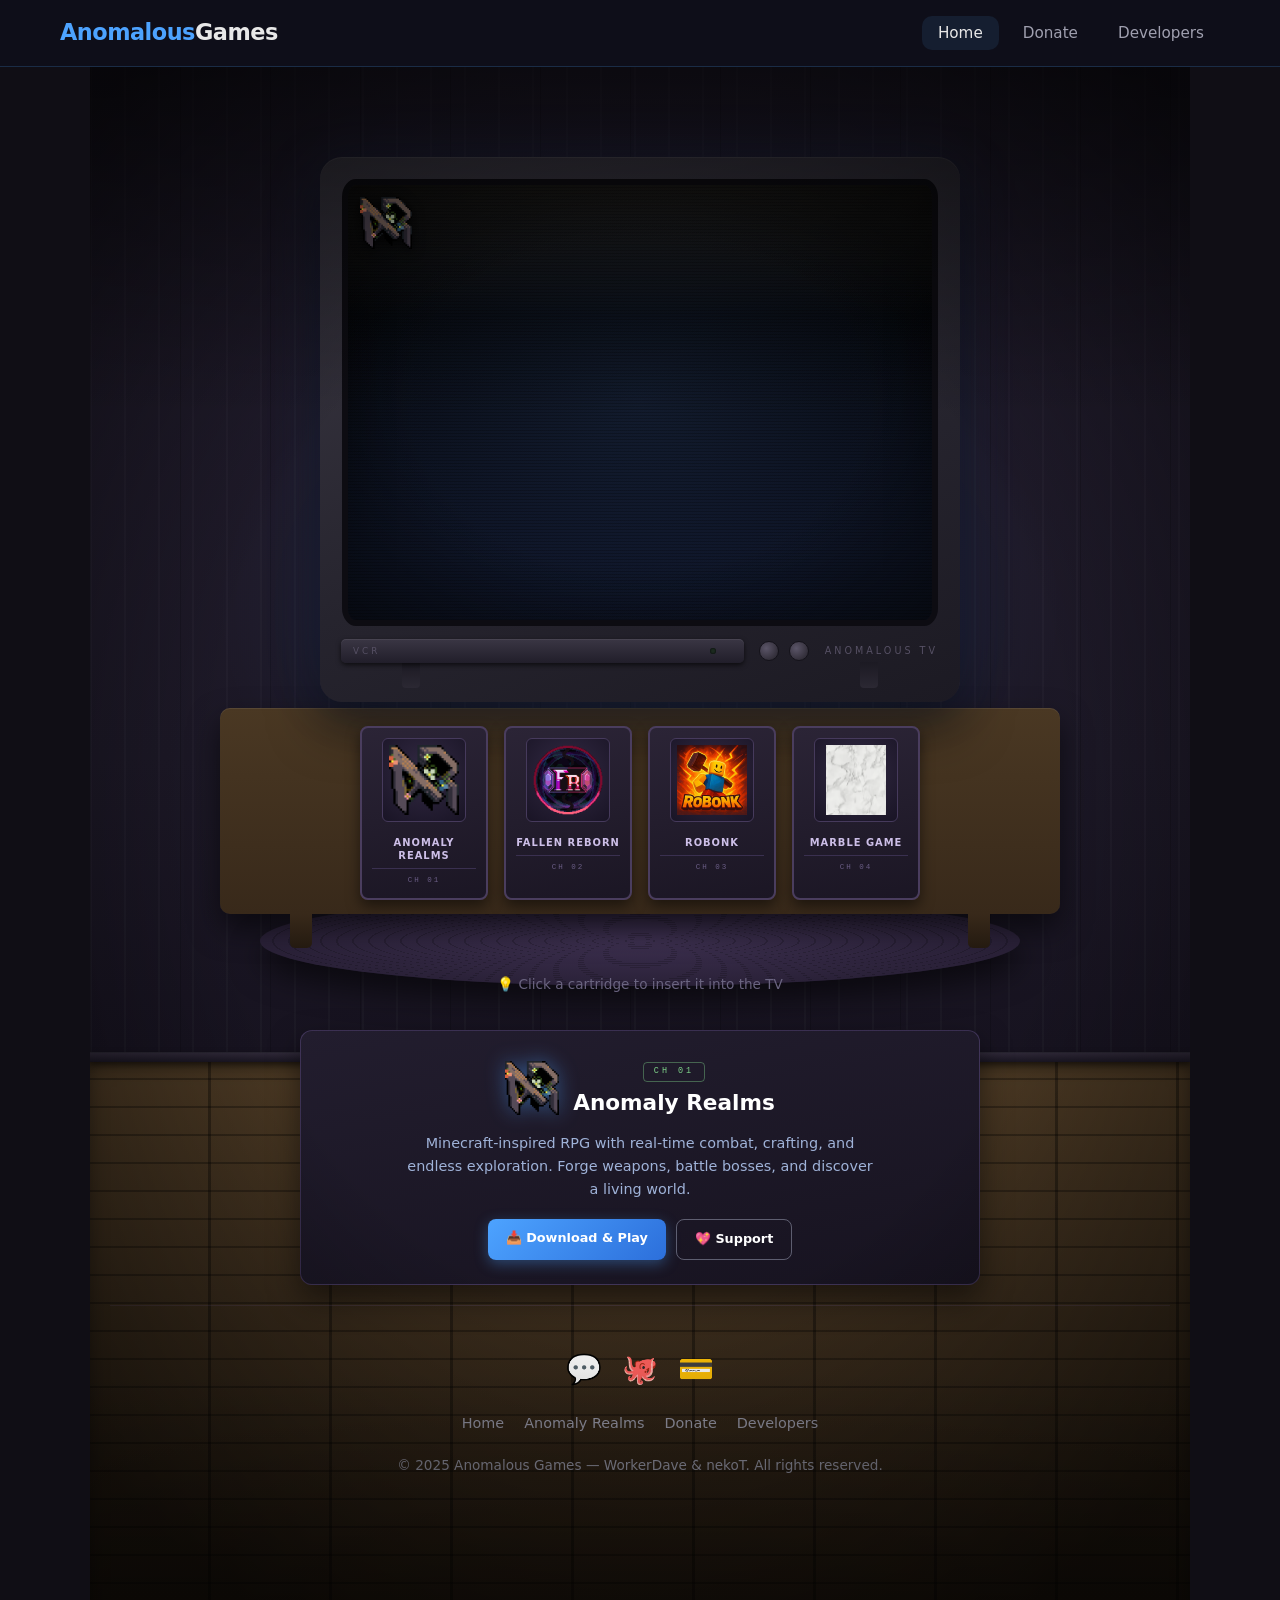
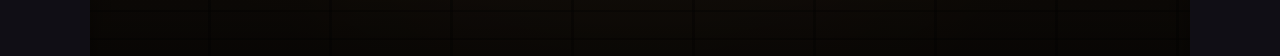
==== commit 46a5b26e: "dumb ahh animation and stuff needs fixed" ====
--- a/index.html
+++ b/index.html
@@ -174,99 +174,188 @@
       setTimeout(() => screen.classList.remove('changing'), 250);
     }
 
+    /* ================================================================
+       VCR TAPE STATE MACHINE
+       Stages: IDLE -> EJECT (if a tape is loaded) -> TRAVEL -> INSERT
+               -> SEATED. Every stage is awaited, so eject and insert
+               can never overlap. Durations come from the CSS custom
+               properties on :root in room.css.
+       ================================================================ */
+    const wait = (ms) => new Promise(r => setTimeout(r, ms));
+
+    // read tunable timings from room.css so JS logic never hardcodes them
+    function vcrTiming() {
+      const s = getComputedStyle(document.getElementById('tvSlot'));
+      const ms = (name) => parseFloat(s.getPropertyValue(name)) || 0;
+      return {
+        travel: ms('--insert-travel-duration'),
+        snap:   ms('--insert-snap-duration'),
+        eject:  ms('--eject-duration'),
+        kick:   ms('--eject-kick-duration'),
+        catchEase: s.getPropertyValue('--vcr-catch-ease').trim() || 'ease-out',
+        easeIn: s.getPropertyValue('--vcr-ease-in').trim() || 'ease-in'
+      };
+    }
+
+    // short camera-shake on the TV (transform-only, GPU friendly)
+    function tvShake(delay = 0) {
+      document.querySelector('.tv').animate([
+        { transform: 'translate(0,0) rotate(0deg)' },
+        { transform: 'translate(1px,2px) rotate(0.3deg)' },
+        { transform: 'translate(-2px,1px) rotate(-0.3deg)' },
+        { transform: 'translate(1px,0) rotate(0.15deg)' },
+        { transform: 'translate(0,0) rotate(0deg)' }
+      ], { duration: 220, delay });
+    }
+
+    // dark page-level layer pinned over the slot (document coordinates,
+    // scroll-proof) so the tape is occluded as it feeds in
+    function showOccluder(sRect) {
+      const occ = document.createElement('div');
+      occ.className = 'slot-occluder';
+      occ.id = 'slotOccluder';
+      occ.style.left = (sRect.left + window.scrollX) + 'px';
+      occ.style.top = (sRect.top + window.scrollY) + 'px';
+      occ.style.width = sRect.width + 'px';
+      occ.style.height = sRect.height + 'px';
+      document.body.appendChild(occ);
+      return occ;
+    }
+    const hideOccluder = () => document.getElementById('slotOccluder')?.remove();
+
+    let vcrBusy = false;   // guard: no overlapping animations
+    let loadedKey = null;  // which tape (if any) is currently seated
+
     function insertCartridge(cart) {
-      if (cart.classList.contains('inserting') || cart.classList.contains('inserted')) return;
-      document.querySelectorAll('.cartridge.inserted').forEach(c => c.classList.remove('inserted'));
+      if (vcrBusy) return;
+      const key = cart.dataset.game;
+      if (key === loadedKey) return; // same tape already playing
+      vcrBusy = true;
+      (async () => {
+        // ---- EJECT: clear the slot AND un-dim the previous tape ----
+        if (loadedKey) {
+          document.querySelector(`.cartridge[data-game="${loadedKey}"]`)?.classList.remove('inserted');
+          await ejectLoadedTape();
+        }
+        // ---- TRAVEL -> INSERT -> SEATED ----
+        await insertTape(cart, key);
+        vcrBusy = false;
+      })();
+    }
+
+    /* ---------- EJECT stage ---------- */
+    async function ejectLoadedTape() {
+      const t = vcrTiming();
+      const slot = document.getElementById('tvSlot');
+      const feed = document.getElementById('feedCard');
+      slot.classList.remove('loaded');
+      slot.classList.add('ejecting', 'open');
+
+      // spring-out "pop": seated lip kicks out of the mouth, then fades away
+      feed.animate([
+        { transform: 'translateX(-72%) scaleX(0.9)', opacity: 1, offset: 0, easing: 'ease-out' },
+        { transform: 'translateX(-40%) scaleX(1)',   opacity: 1, offset: 0.35, easing: 'ease-in' },
+        { transform: 'translateX(-58%) scaleX(0.95)', opacity: 0, offset: 1 }
+      ], { duration: t.kick, fill: 'forwards' });
+
+      await wait(t.kick + 80);
+
+      // door swings shut on an empty slot
+      slot.classList.remove('ejecting', 'open');
+      await wait(Math.max(t.eject - t.kick - 80, 120));
+      feed.getAnimations().forEach(a => a.cancel());
+      feed.style.opacity = '';
+      loadedKey = null;
+    }
+
+    /* ---------- TRAVEL -> INSERT -> SEATED stages ---------- */
+    async function insertTape(cart, key) {
+      const t = vcrTiming();
+      const slot = document.getElementById('tvSlot');
+      const feed = document.getElementById('feedCard');
+
+      // ---- TRAVEL prep: clone the cartridge and fly it to the slot ----
       cart.classList.add('inserting');
-
-      // clone the cartridge and fly it into the actual VCR slot
-      const slot = document.getElementById('tvSlot');
       const cRect = cart.getBoundingClientRect();
       const sRect = slot.getBoundingClientRect();
       const ghost = cart.cloneNode(true);
       ghost.className = 'cartridge cart-ghost';
-      ghost.style.left = cRect.left + 'px';
-      ghost.style.top = cRect.top + 'px';
+      // page coordinates so scrolling mid-animation can't desync it
+      ghost.style.left = (cRect.left + window.scrollX) + 'px';
+      ghost.style.top = (cRect.top + window.scrollY) + 'px';
       ghost.style.width = cRect.width + 'px';
       document.body.appendChild(ghost);
-
-      // physics-y multi-phase animation: lift -> arc -> tilt & slide into slot
       void ghost.offsetWidth;
+
       const dx = (sRect.left + sRect.width / 2) - (cRect.left + cRect.width / 2);
-      const dy = (sRect.top + sRect.height / 2) - (cRect.top + cRect.height / 2);
-      const fit = Math.min((sRect.width * 0.95) / cRect.width, 1.6);
-      const cardH = cRect.height * fit;
-      // hover position: card's bottom edge sits right on the slot's opening
-      const hoverY = (sRect.top - cardH / 2) - (cRect.top + cRect.height / 2);
-      const anim = ghost.animate([
-        // 1. get picked up off the table, growing
-        { transform: 'translate(0,0) rotate(0deg) scale(1)', opacity: 1, offset: 0, easing: 'cubic-bezier(.2,.8,.3,1)' },
-        // 2. arc up and toward the TV, oversized
-        { transform: `translate(${dx * 0.3}px, ${dy * 0.75 - 70}px) rotate(-9deg) scale(${fit * 0.85})`, opacity: 1, offset: 0.4, easing: 'cubic-bezier(.4,0,.8,.4)' },
-        // 3. gravity drop toward the slot, beginning to tilt flat
-        { transform: `translate(${dx * 0.92}px, ${dy * 0.95}px) rotate(4deg) perspective(700px) rotateX(45deg) scale(${fit})`, opacity: 1, offset: 0.72, easing: 'cubic-bezier(.5,0,.9,.5)' },
-        // 4. tilt to a believable angle — face AND 3D edge visible — and hover just above the slot
-        { transform: `translate(${dx}px, ${dy - 26}px) perspective(700px) rotateX(55deg) scale(${fit})`, opacity: 1, offset: 0.86, easing: 'ease-in' },
-        // 5. hover over the slot mouth like a hand holding a floppy
-        { transform: `translate(${dx}px, ${dy - 22}px) perspective(700px) rotateX(58deg) scale(${fit})`, opacity: 1, offset: 1 }
-      ], { duration: 900, fill: 'forwards' });
-
-      // TV shakes a little on impact
-      setTimeout(() => {
-        document.querySelector('.tv').animate([
-          { transform: 'translate(0,0) rotate(0deg)' },
-          { transform: 'translate(1px,2px) rotate(0.3deg)' },
-          { transform: 'translate(-2px,1px) rotate(-0.3deg)' },
-          { transform: 'translate(1px,0) rotate(0.15deg)' },
-          { transform: 'translate(0,0) rotate(0deg)' }
-        ], { duration: 220 });
-      }, 880);
-
-      // door flips open while the card is still approaching
-      setTimeout(() => slot.classList.add('open'), 650);
-
-      // PHASE 2 — the card drops flat onto the mouth and slides in, slab edge
-      // catching the light as it's swallowed
-      setTimeout(() => {
-        // drop: card tips down onto the slot opening
-        ghost.animate([
-          { transform: `translate(${dx}px, ${dy - 22}px) perspective(700px) rotateX(58deg) scale(${fit})`, opacity: 1, offset: 0, easing: 'ease-in' },
-          { transform: `translate(${dx}px, ${dy}px) perspective(700px) rotateX(86deg) scale(${fit})`, opacity: 0.9, offset: 0.6 },
-          // slide the last bit into the mouth and vanish
-          { transform: `translate(${dx + 24}px, ${dy + 4}px) perspective(700px) rotateX(90deg) scale(${fit * 0.9})`, opacity: 0, offset: 1 }
-        ], { duration: 420, fill: 'forwards' });
-
-        // edge-on slab slides through the slot as the card disappears into it
-        const feed = document.getElementById('feedCard');
-        feed.animate([
-          { transform: 'translateX(-120%)', opacity: 1, offset: 0, easing: 'cubic-bezier(.3,0,.7,.6)' },
-          { transform: 'translateX(-30%)', opacity: 1, offset: 0.45 },
-          { transform: 'translateX(40%) scaleX(0.75)', opacity: 1, offset: 0.75, easing: 'ease-in' },
-          { transform: 'translateX(95%) scaleX(0.3)', opacity: 0, offset: 1 }
-        ], { duration: 650, fill: 'forwards', delay: 180 });
-
-        // TV shudders as the card is pulled in
-        document.querySelector('.tv').animate([
-          { transform: 'translate(0,0) rotate(0deg)' },
-          { transform: 'translate(1px,2px) rotate(0.3deg)' },
-          { transform: 'translate(-2px,1px) rotate(-0.3deg)' },
-          { transform: 'translate(1px,0) rotate(0.15deg)' },
-          { transform: 'translate(0,0) rotate(0deg)' }
-        ], { duration: 220, delay: 450 });
-      }, 950);
-
-      // PHASE 3 — door closes, channel changes
-      setTimeout(() => {
-        ghost.remove();
-        slot.classList.remove('open');
-        slot.classList.add('loading');
-        setTimeout(() => slot.classList.remove('loading'), 600);
-
-        cart.classList.remove('inserting');
-        cart.classList.add('inserted');
-
-        tuneTo(CHANNELS[cart.dataset.game], cart.dataset.game);
-      }, 1750);
+      // tape arrives scaled so its long (bottom) edge fits the slot mouth
+      const fit = Math.min((sRect.width * 0.55) / cRect.width, 1.4);
+      // landing: scaled tape's bottom edge rests EXACTLY on the slot line
+      const landY = (sRect.top - (cRect.height * fit) / 2) - (cRect.top + cRect.height / 2);
+
+      // ---- TRAVEL: lift -> arc -> land upright on the slot line ----
+      const travel = ghost.animate([
+        // picked up off the table
+        { transform: 'translate(0,0) rotate(0deg) scale(1)', opacity: 1, offset: 0, easing: 'ease-out' },
+        // arc up and toward the TV
+        { transform: `translate(${dx * 0.4}px, ${landY * 0.55 - 60}px) rotate(-6deg) scale(${(1 + fit) / 2 + 0.1})`, opacity: 1, offset: 0.4, easing: t.easeIn },
+        // arrive: upright, bottom edge resting on the slot line
+        { transform: `translate(${dx}px, ${landY}px) rotate(0deg) scale(${fit})`, opacity: 1, offset: 1 }
+      ], { duration: t.travel, fill: 'forwards' });
+      await travel.finished;
+
+      // door flips open the moment the tape arrives
+      slot.classList.add('open');
+      tvShake(0);
+      await wait(150); // let the door swing before the feed starts
+
+      // ---- INSERT (real VCR feed): the ghost pivots around its bottom
+      //      edge (transform-origin in CSS), so that edge STAYS PLANTED on
+      //      the slot line through every beat. Laying flat, then receding
+      //      (translateZ) while flattening to ~88deg makes the tape visibly
+      //      collapse into the slot line — exactly how a VHS insertion
+      //      looks from the front. ----
+      const occ = showOccluder(sRect);
+      // edge-on slab feeds through the clipped .slot-feed — the part of
+      // the tape already inside the machine
+      feed.style.opacity = '1';
+      const feedAnim = feed.animate([
+        { transform: 'translateX(-120%)', opacity: 1, offset: 0, easing: t.catchEase },
+        { transform: 'translateX(30%) scaleX(0.95)', opacity: 1, offset: 0.55, easing: 'ease-in' },
+        { transform: 'translateX(60%) scaleX(0.9)', opacity: 1, offset: 1 }
+      ], { duration: t.snap + 120, fill: 'forwards' });
+
+      const drop = ghost.animate([
+        // BEAT 1 — upright arrival on the slot line
+        { transform: `perspective(700px) translate(${dx}px, ${landY}px) rotateX(8deg) scale(${fit})`, opacity: 1, offset: 0, easing: t.catchEase },
+        // BEAT 2 — lays down flat onto the slot, edge staying on the line
+        { transform: `perspective(700px) translate(${dx}px, ${landY}px) rotateX(74deg) scale(${fit})`, opacity: 1, offset: 0.42, easing: t.easeIn },
+        // BEAT 3 — mechanism draws it back: recedes and flattens into the slit
+        { transform: `perspective(700px) translate(${dx}px, ${landY}px) rotateX(84deg) translateZ(-120px) scale(${fit})`, opacity: 0.9, offset: 0.75 },
+        // BEAT 4 — collapsed into the slot line, fully swallowed
+        { transform: `perspective(700px) translate(${dx}px, ${landY}px) rotateX(88deg) translateZ(-220px) scale(${fit})`, opacity: 0, offset: 1 }
+      ], { duration: t.snap, fill: 'forwards' });
+      await drop.finished;
+
+      // ---- SEATED: ghost gone; tape lip parks, LED lights, channel tunes ----
+      ghost.remove();
+      hideOccluder();
+      slot.classList.remove('open');
+      slot.classList.add('loading', 'loaded');
+      tvShake(40); // snap of the mechanism catching the tape
+
+      await feedAnim.finished;
+      feed.getAnimations().forEach(a => a.cancel());
+      feed.style.opacity = ''; // .tv-slot.loaded .feed-card parks the lip via CSS
+      await wait(600);         // "loading" blink
+      slot.classList.remove('loading');
+
+      cart.classList.remove('inserting');
+      cart.classList.add('inserted');
+      loadedKey = key;
+
+      // hook into the existing TV/video-swap logic
+      tuneTo(CHANNELS[key], key);
     }
 
     function toggleMenu() {
--- a/room.css
+++ b/room.css
@@ -3,6 +3,23 @@
 .room-body {
   background: #100e15;
   min-height: 100vh;
+}
+
+/* ===== VCR / tape animation timing =====
+   Tune these without touching the animation logic in index.html.
+   Durations are read by the JS via getComputedStyle(). */
+:root {
+  /* travel: tape lifts, arcs over and hovers above the slot mouth */
+  --insert-travel-duration: 950ms;
+  /* final feed: lays flat + is drawn into the slot (4 beats) */
+  --insert-snap-duration: 620ms;
+  /* full eject: door opens, tape pops out, door closes */
+  --eject-duration: 900ms;
+  /* the quick spring-out "kick" of the tape itself, inside the eject */
+  --eject-kick-duration: 320ms;
+  /* mechanical ease with a tiny overshoot at the end (the "catch") */
+  --vcr-catch-ease: cubic-bezier(.22, 1.2, .36, 1);
+  --vcr-ease-in: cubic-bezier(.5, 0, .85, .4);
 }
 
 .room {
@@ -456,31 +473,70 @@
 /* ghost clone that flies from table into the VCR slot */
 .cartridge.inserting { opacity: 0.35; }
 
-/* real 3D thickness: the edge is a perpendicular face, not a flat strip */
+/* ===== 3D cassette slab =====
+   The flying ghost is a real 3D object, not a flat card:
+   - the element itself is the FRONT face (the cartridge art)
+   - ::before is the TOP face (VHS label surface), folded 90° so it lies
+     horizontal extending away from the viewer — visible when the tape
+     lays flat to feed into the slot
+   - ::after is the BOTTOM/leading thickness edge, folded down — the face
+     that meets the slot mouth
+   All three share the ghost's preserve-3d space, so the slab has true
+   thickness at every angle. transform-origin is the bottom edge so
+   rotateX pivots around the leading edge. */
 .cart-ghost {
   transform-style: preserve-3d;
-}
-
+  transform-origin: 50% 100%;
+  will-change: transform, opacity;
+}
+
+/* top label face — lies flat, extending away from the viewer */
+.cart-ghost::before {
+  content: "";
+  position: absolute;
+  left: 2px;
+  right: 2px;
+  bottom: 100%;
+  height: 20px;
+  transform-origin: bottom center;
+  transform: rotateX(90deg);
+  border-radius: 5px 5px 0 0;
+  background:
+    linear-gradient(90deg,
+      rgba(205, 191, 232, 0.9) 0 46px,   /* printed label */
+      rgba(138, 118, 184, 0.85) 46px 120px,
+      rgba(61, 48, 84, 0.9) 120px),
+    linear-gradient(180deg, #4a3d60, #2b2436);
+  background-blend-mode: multiply;
+  box-shadow: inset 0 0 0 1px rgba(0, 0, 0, 0.4);
+  backface-visibility: hidden;
+}
+
+/* leading thickness edge — the thin face that enters the slot first */
 .cart-ghost::after {
   content: "";
   position: absolute;
-  left: 3px;
-  right: 3px;
+  left: 2px;
+  right: 2px;
   top: 100%;
-  height: 16px;
+  height: 18px;
   border-radius: 0 0 6px 6px;
   transform-origin: top center;
   transform: rotateX(-88deg);
   background: linear-gradient(180deg,
-    #6a5a8e 0 3px,
-    #3d3054 3px 8px,
-    #241c30 8px 13px,
-    #100c18 13px 16px);
+    #a291cc 0 2px,          /* bright leading edge catching the light */
+    #6a5a8e 2px 5px,
+    #3d3054 5px 10px,
+    #241c30 10px 14px,
+    #100c18 14px 18px);
   box-shadow: 0 6px 10px rgba(0, 0, 0, 0.6);
+  backface-visibility: hidden;
 }
 
 .cartridge.cart-ghost {
-  position: fixed;
+  /* page coordinates (not fixed) so mid-animation scrolling
+     can't desync the tape from the slot */
+  position: absolute;
   z-index: 999;
   pointer-events: none;
   margin: 0;
@@ -493,12 +549,62 @@
   border-color: rgba(127, 212, 138, 0.6);
 }
 
-/* after inserting: dimmed, shows as "in the TV" */
+/* ===== SEATED state — a tape is parked in the slot ===== */
+/* LED indicator: lit while a tape is loaded */
+.tv-slot::after {
+  content: "";
+  position: absolute;
+  right: 26px;
+  top: 50%;
+  width: 6px;
+  height: 6px;
+  margin-top: -3px;
+  border-radius: 50%;
+  background: #1c2b20;
+  box-shadow: inset 0 0 2px #000;
+  transition: background 0.3s, box-shadow 0.3s;
+  z-index: 5;
+  pointer-events: none;
+}
+.tv-slot.loaded::after {
+  background: #7fd48a;
+  box-shadow: 0 0 8px rgba(127, 212, 138, 0.9), 0 0 3px rgba(127, 212, 138, 1);
+}
+
+/* seated tape: thin VHS lip protruding from the left of the mouth,
+   label edge catching the light — parked, not animating */
+.tv-slot.loaded .feed-card {
+  opacity: 1;
+  /* mostly withdrawn: only the thin end sticks out of the mouth */
+  transform: translateX(-72%) scaleX(0.9);
+  transition: transform 0.3s var(--vcr-catch-ease);
+}
+/* while ejecting, the seated tape pops out before being removed */
+.tv-slot.ejecting .feed-card {
+  transition: none;
+}
+
+/* ===== dark occluder =====
+   The flying tape ghost is position:fixed at z-index 999, so an in-slot
+   overlay can't clip it. JS pins this body-level replica of the slot face
+   directly over the slot (z-index 1000) so the tape's leading edge visibly
+   disappears BEHIND the slot opening as it feeds in. */
+.slot-occluder {
+  position: absolute;
+  z-index: 1000;
+  pointer-events: none;
+  background: linear-gradient(180deg, #05040a, #16141d);
+  border-radius: 5px;
+  box-shadow: inset 0 3px 6px rgba(0, 0, 0, 0.9);
+}
+
+
+/* after inserting: dimmed in the row — click again to eject/switch tapes */
 .cartridge.inserted {
   opacity: 0.45;
   border-color: rgba(127, 212, 138, 0.55);
   transform: scale(0.96);
-  cursor: default;
+  cursor: pointer;
 }
 
 .cartridge.inserted::after {
